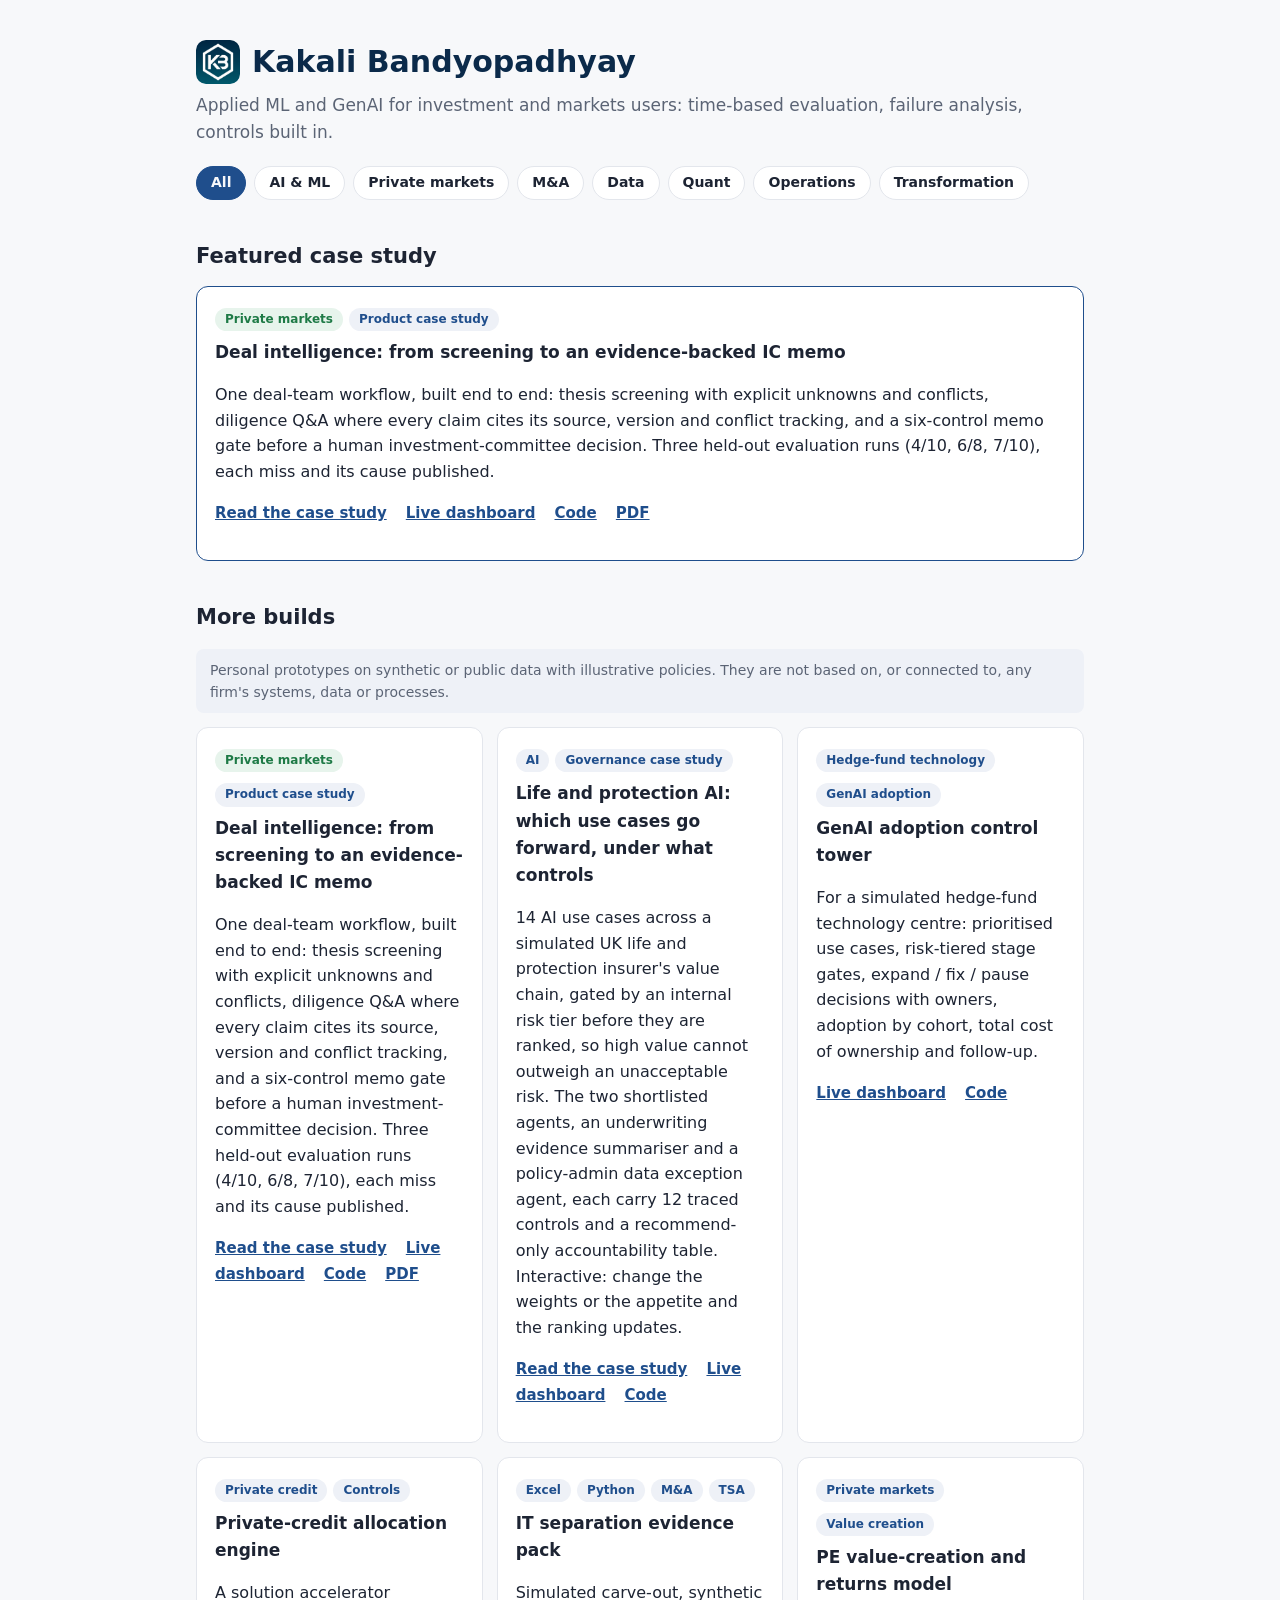
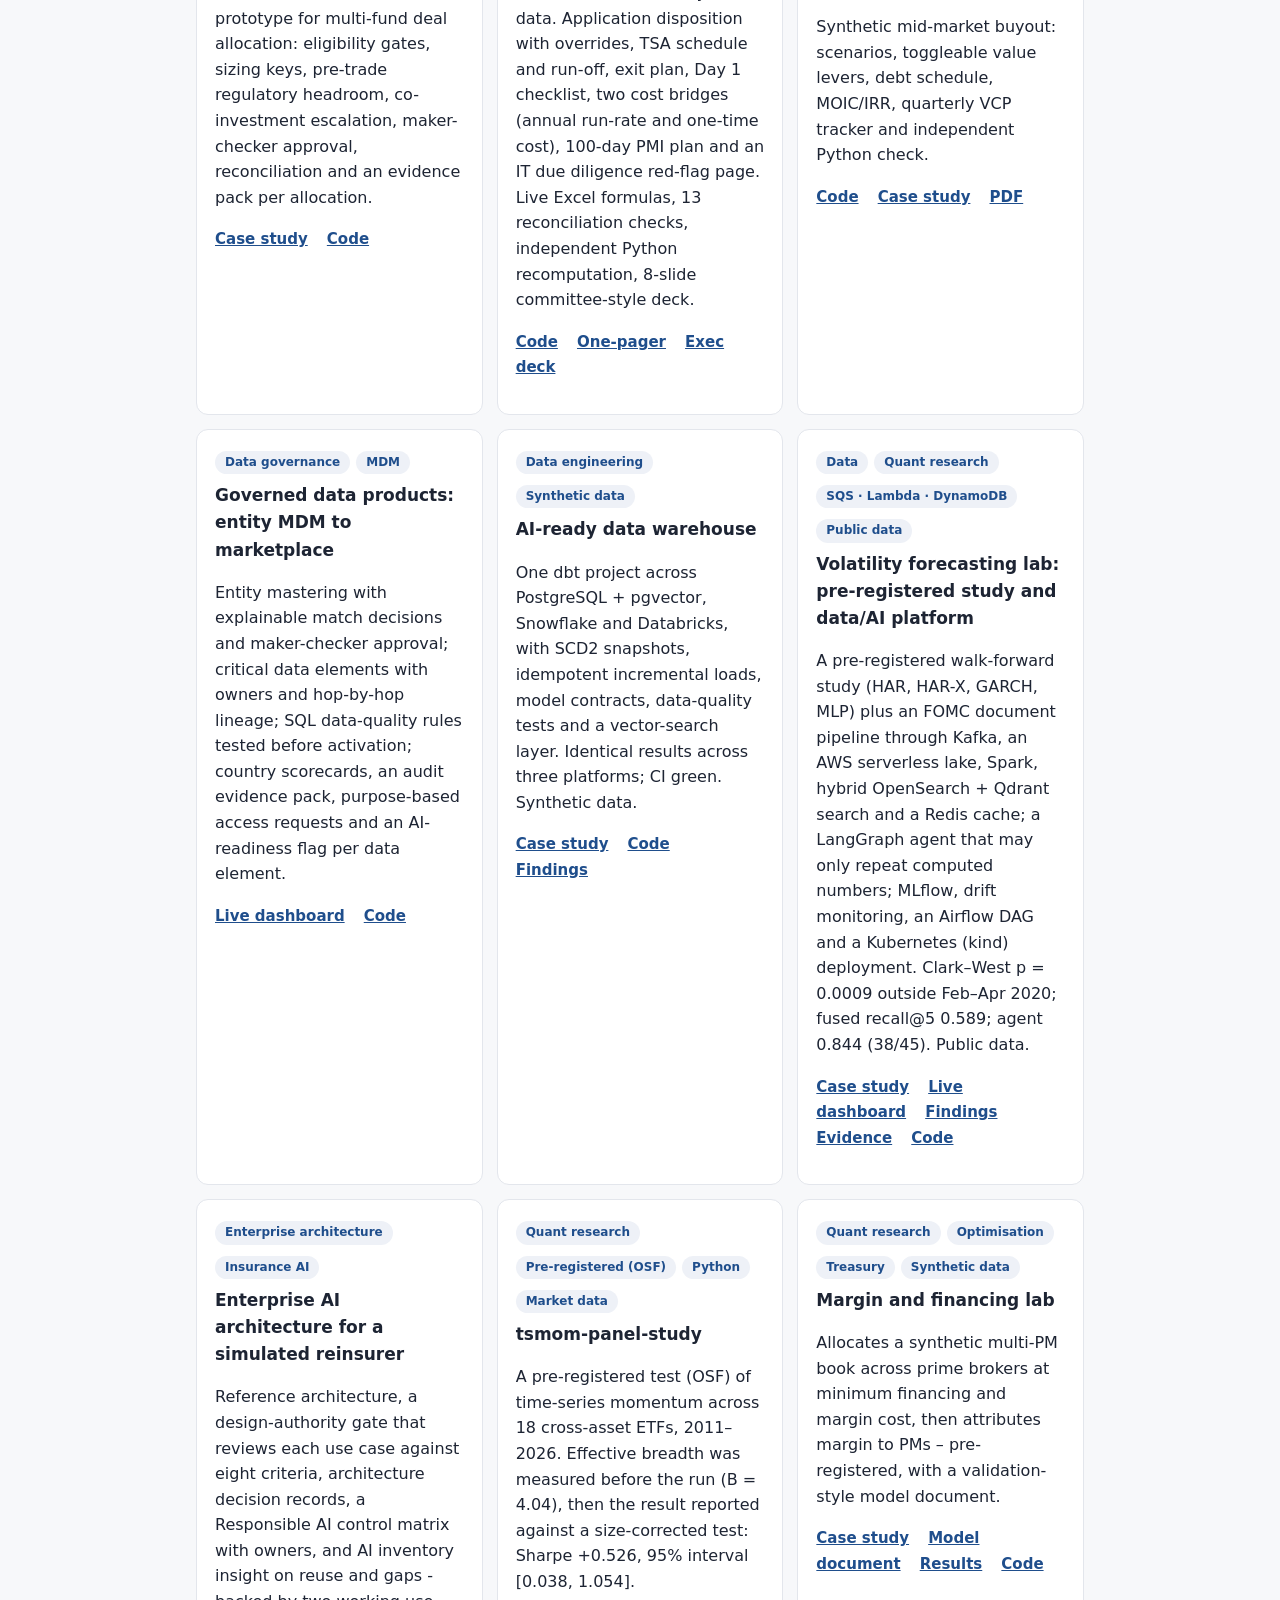
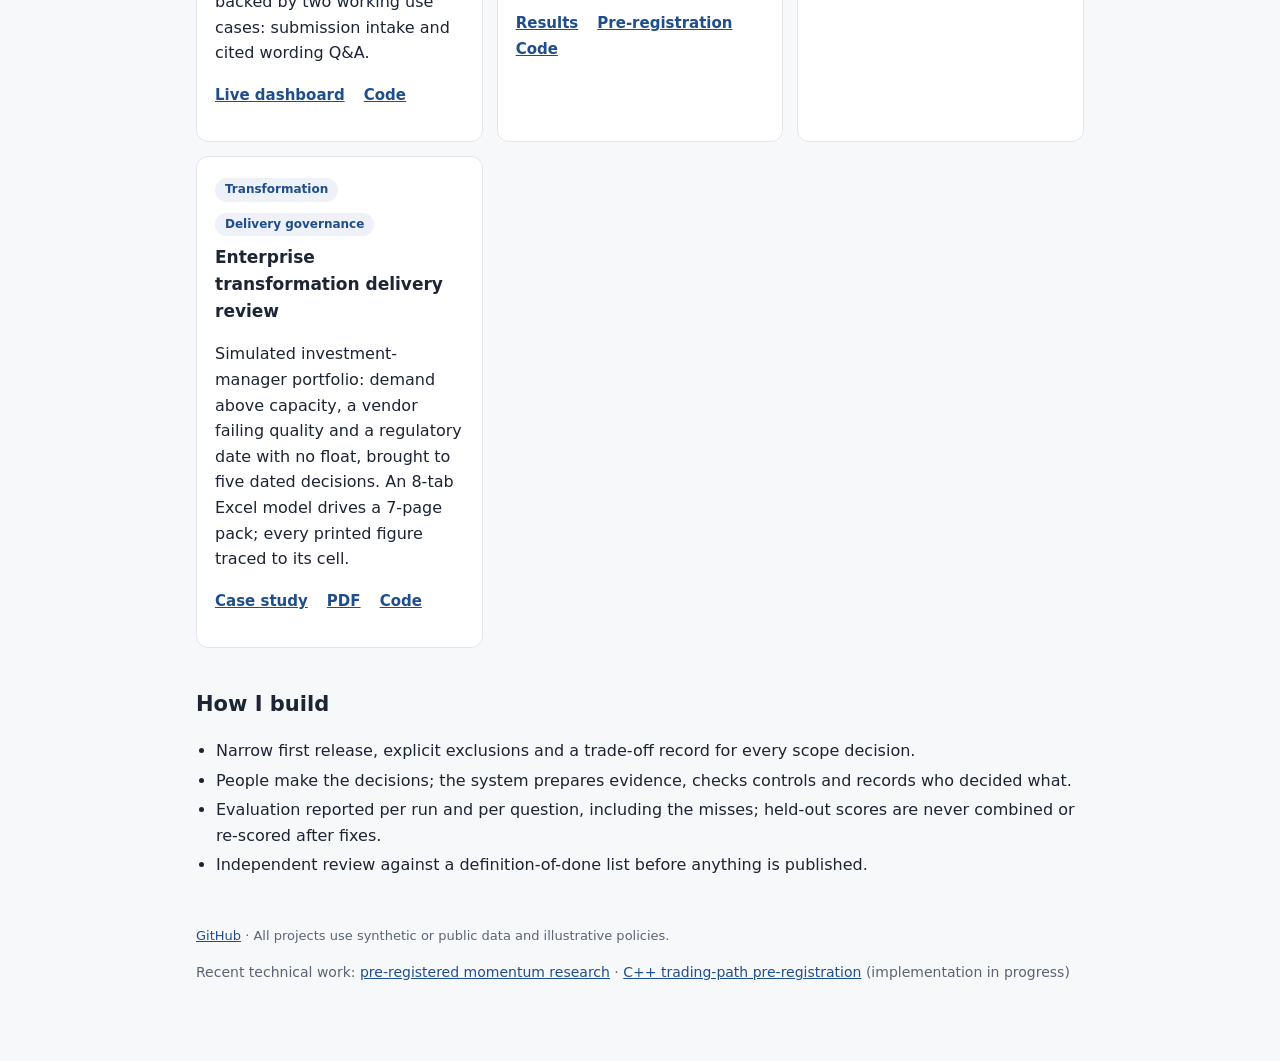
==== index.html @ dc1f7652 "Portfolio: private-credit-allocation-engine case study, vertical workflow diagram, card links, style" ====
<!doctype html>
<html lang="en">
<head>
<meta charset="utf-8">
<meta name="viewport" content="width=device-width,initial-scale=1">
<title>Kakali Bandyopadhyay – Portfolio</title>
<meta name="description" content="Product and data/AI builds for investment workflows: deal intelligence, GenAI adoption, private-credit allocation.">
<script>
(() => {
  const tracks = {
    "private-markets": ["Product builds for private-markets and deal workflows", "Deal intelligence, allocation controls, evidence-gated IC memos and IT separation planning.", "Private markets and deal workflow builds – Portfolio"],
    data: ["Data platforms and governance", "Event-driven pipelines, entity mastering, lineage and AI-ready warehouses.", "Data platforms and governance – Portfolio"],
    quant: ["Quant research and treasury models", "Pre-registered studies, margin and financing optimisation, forecasting.", "Quant research and treasury models – Portfolio"],
    ai: ["Applied ML and GenAI", "Forecasting, retrieval, evaluation and controls.", "Kakali Bandyopadhyay · Applied AI: use-case assessment, evaluation and controls"],
    "m-and-a": ["Technology M&A: diligence, separation and integration", "IT due diligence red flags, application disposition, TSA run-off and exit, Day 1 readiness and 100-day plans.", "Technology M&A builds – Portfolio"],
    operations: ["Operations and controls builds", "Transaction-operations readiness, allocation controls and audit trails; process mining and human-gated automation.", "Operations and controls builds – Portfolio"],
    transformation: ["Enterprise transformation and delivery", "Portfolio, capacity, vendor and commercial decisions, with every figure traced to its source.", "Transformation and delivery builds – Portfolio"]
  };
  window.__heroTracks = tracks;
  const track = new URLSearchParams(location.search).get("track");
  if (tracks[track]) document.title = tracks[track][2];
})();
</script>
<link rel="icon" href="/assets/favicon-32x32.png" sizes="32x32">
<link rel="apple-touch-icon" href="/assets/apple-touch-icon.png">
<link rel="stylesheet" href="assets/style.css?v=20261119p1">
</head>
<body>
<main>
<h1 class="brand" id="hero-title"><img src="assets/logo.png" alt="" class="logo">Kakali Bandyopadhyay</h1>
<p class="sub" id="hero-sub">Applied ML and GenAI for investment and markets users: time-based evaluation, failure analysis, controls built in.</p>
<script>
(() => {
  const sub = document.querySelector("#hero-sub");
  const defaultSub = sub.textContent;
  const defaultTitle = document.title.includes(" – Portfolio") && !window.__heroTracks[new URLSearchParams(location.search).get("track")] ? document.title : "Kakali Bandyopadhyay – Portfolio";
  window.setHero = (track) => {
    const copy = window.__heroTracks[track];
    if (copy) {
      sub.textContent = "";
      const strong = document.createElement("strong");
      strong.textContent = copy[0] + ". ";
      sub.append(strong, copy[1]);
      document.title = copy[2];
    } else {
      sub.textContent = defaultSub;
      document.title = defaultTitle;
    }
  };
  window.setHero(new URLSearchParams(location.search).get("track"));
})();
</script>

<div class="filters" role="group" aria-label="Filter builds by track">
  <button type="button" class="filter-chip" data-track-filter="all" aria-pressed="true">All</button>
  <button type="button" class="filter-chip" data-track-filter="ai" aria-pressed="false">AI &amp; ML</button>
  <button type="button" class="filter-chip" data-track-filter="private-markets" aria-pressed="false">Private markets</button>
  <button type="button" class="filter-chip" data-track-filter="m-and-a" aria-pressed="false">M&amp;A</button>
  <button type="button" class="filter-chip" data-track-filter="data" aria-pressed="false">Data</button>
  <button type="button" class="filter-chip" data-track-filter="quant" aria-pressed="false">Quant</button>
  <button type="button" class="filter-chip" data-track-filter="operations" aria-pressed="false">Operations</button>
  <button type="button" class="filter-chip" data-track-filter="transformation" aria-pressed="false">Transformation</button>
</div>

<div id="featured-slot" aria-live="polite">
<div class="feature-panel" data-feature-panel="deal">
<h2>Featured case study</h2>
<div class="card feature">
  <span class="tag ok">Private markets</span><span class="tag">Product case study</span>
  <h3>Deal intelligence: from screening to an evidence-backed IC memo</h3>
  <p>One deal-team workflow, built end to end: thesis screening with explicit unknowns and conflicts, diligence Q&amp;A where every claim cites its source, version and conflict tracking, and a six-control memo gate before a human investment-committee decision. Three held-out evaluation runs (4/10, 6/8, 7/10), each miss and its cause published.</p>
  <p class="links">
    <a href="case-studies/deal-intelligence.html">Read the case study</a>
    <a href="https://kakali-bandyopadhyay.github.io/private-markets-deal-intelligence/">Live dashboard</a>
    <a href="https://github.com/kakali-bandyopadhyay/private-markets-deal-intelligence">Code</a>
    <a href="assets/deal-intelligence-case-study.pdf">PDF</a>
  </p>
</div>
</div>
<div class="feature-panel" data-feature-panel="m-and-a" hidden>
<h2>Featured build</h2>
<div class="card feature">
  <span class="tag">M&amp;A</span><span class="tag">Synthetic data</span>
  <h3>IT separation evidence pack for a simulated carve-out</h3>
  <p><strong>Problem</strong> A carve-out buyer needs Day 1 continuity, a TSA exit it can control, and a cost case that does not double-count.</p>
  <p><strong>What it does</strong> Application disposition rules with audited overrides, TSA schedule and month-by-month run-off, exit plan with dependency checks, Day 1 readiness gates, two cost bridges kept on separate bases (annual run-rate and one-time cost to separate), a 100-day plan and an IT due diligence red-flag page.</p>
  <p><strong>Evidence</strong> 13 reconciliation checks pass; independent Python recomputation matches the workbook to the pound; findings publish the review fixes. Synthetic data.</p>
  <p class="links">
    <a href="assets/it-separation-exec-deck.pdf">Exec deck</a>
    <a href="assets/it-separation-one-pager.pdf">One-pager</a>
    <a href="https://github.com/kakali-bandyopadhyay/it-separation-evidence-pack">Code</a>
    <a href="https://github.com/kakali-bandyopadhyay/it-separation-evidence-pack/blob/main/FINDINGS.md">Findings</a>
  </p>
</div>
</div>
<div class="feature-panel" data-feature-panel="ai" hidden>
  <h2>Featured build</h2>
  <div class="card feature">
    <span class="tag">AI</span><span class="tag">Governance case study</span>
    <h3>Life and protection AI: which use cases go forward, under what controls</h3>
    <p>14 AI use cases across a simulated UK life and protection insurer's value chain, gated by an internal risk tier before they are ranked, so high value cannot outweigh an unacceptable risk. The two shortlisted agents, an underwriting evidence summariser and a policy-admin data exception agent, each carry 12 traced controls and a recommend-only accountability table. Interactive: change the weights or the appetite and the ranking updates.</p>
    <p class="links">
      <a href="https://kakali-bandyopadhyay.github.io/life-ai-value-chain/case-study/">Read the case study</a>
      <a href="https://kakali-bandyopadhyay.github.io/life-ai-value-chain/">Live dashboard</a>
      <a href="https://github.com/kakali-bandyopadhyay/life-ai-value-chain">Code</a>
    </p>
  </div>
</div>
<div class="feature-panel" data-feature-panel="private-markets" hidden>
  <h2>Featured build</h2>
  <div class="card feature">
    <span class="tag">Private markets</span><span class="tag">Value creation</span>
    <h3>PE value-creation and returns model</h3>
    <p>Synthetic mid-market buyout: scenarios, toggleable value levers, debt schedule, MOIC/IRR, quarterly VCP tracker and independent Python check.</p>
    <p class="links">
      <a href="https://github.com/kakali-bandyopadhyay/pe-value-creation-model">Code</a>
      <a href="https://github.com/kakali-bandyopadhyay/pe-value-creation-model/blob/main/docs/CASE_STUDY.md">Case study</a>
      <a href="assets/pe-value-creation-model-summary.pdf">PDF</a>
    </p>
  </div>
</div>
<div class="feature-panel" data-feature-panel="data" hidden>
  <h2>Featured build</h2>
  <div class="card feature feature-build">
    <img src="assets/img/vol-forecast-lab-thumb.svg" alt="Overview: public data feeds a pre-registered forecasting study and a document pipeline with search; a LangGraph agent repeats only verified numbers">
    <div class="feature-copy">
      <span class="tag">Data</span><span class="tag">Quant research</span><span class="tag">SQS&nbsp;·&nbsp;Lambda&nbsp;·&nbsp;DynamoDB</span><span class="tag">Public data</span>
      <h3>Volatility forecasting lab: pre-registered study and data/AI platform</h3>
      <p><strong>Problem</strong> Does VIX-implied variance add anything to a HAR forecast of the next 30 days' S&amp;P 500 variance – and can the answer, and the FOMC text behind it, be served by a platform that proves every number?</p>
      <p><strong>What it does</strong> A pre-registered walk-forward study (HAR, HAR-X, GARCH, MLP) plus an FOMC document pipeline through Kafka, an AWS serverless lake, Spark, hybrid OpenSearch + Qdrant search and a Redis cache; a LangGraph agent that may only repeat computed numbers; MLflow, drift monitoring, an Airflow DAG and a Kubernetes (kind) deployment.</p>
      <p><strong>Evidence</strong> Clark–West p = 0.0009 outside Feb–Apr 2020 (not detected on the full sample, p = 0.0597) · fused retrieval recall@5 0.589 vs dense 0.389 on 15 frozen questions; cloud path equal to local (266/266 docs, 6,620 chunks) · agent 0.844 (38/45), no unverified number in any answer, USD 0.064 for 45 runs. Public data; per-date licensed series not published.</p>
      <p class="links">
        <a href="case-studies/vol-forecast-lab.html">Case study</a>
        <a href="vol-forecast-lab/dashboard/">Live dashboard</a>
        <a href="https://github.com/kakali-bandyopadhyay/vol-forecast-lab/blob/main/FINDINGS.md">Findings</a>
        <a href="https://github.com/kakali-bandyopadhyay/vol-forecast-lab/blob/main/EVIDENCE.md">Evidence</a>
        <a href="https://github.com/kakali-bandyopadhyay/vol-forecast-lab">Code</a>
      </p>
    </div>
  </div>
</div>
<div class="feature-panel" data-feature-panel="quant" hidden>
  <h2>Featured build</h2>
  <div class="card feature feature-build">
    <img src="assets/img/margin-and-financing-lab-thumb.svg" alt="Overview: a synthetic multi-PM book and broker terms feed a margin proxy, a cost-minimising allocation and PM attribution">
    <div class="feature-copy">
      <span class="tag">Quant research</span><span class="tag">Optimisation</span><span class="tag">Treasury</span><span class="tag">Synthetic data</span>
      <h3>Margin and financing lab: where should each position sit?</h3>
      <p><strong>Problem</strong> A multi-PM book faces different prime-broker rates, offsets, borrow and limits, so allocation changes both financing cost and margin locked up.</p>
      <p><strong>What it does</strong> Uses a pre-registered margin proxy and a linear program to allocate positions across synthetic prime brokers, then attributes margin usage and an illustrative charge to PMs.</p>
      <p><strong>Evidence</strong> 214 positions across 4 prime brokers; 90-day cost USD 21,714,337; 49 positions split across brokers. The results and limitations are published.</p>
      <p class="links">
        <a href="case-studies/margin-and-financing-lab.html">Case study</a>
        <a href="https://github.com/kakali-bandyopadhyay/margin-and-financing-lab/blob/main/docs/MODEL_DOC.md">Model document</a>
        <a href="https://github.com/kakali-bandyopadhyay/margin-and-financing-lab/blob/main/RESULTS.md">Results</a>
        <a href="https://github.com/kakali-bandyopadhyay/margin-and-financing-lab">Code</a>
      </p>
    </div>
  </div>
</div>
<div class="feature-panel" data-feature-panel="operations" hidden>
  <h2>Featured build</h2>
  <div class="card feature feature-build">
    <img src="assets/img/access-flow-owner-shares.png" alt="Synthetic access-provisioning delay shares by owner across four test cells, from the access-flow-mining repository">
    <div class="feature-copy">
      <span class="tag">Process mining</span><span class="tag">Synthetic data</span>
      <h3>Access-flow mining: approver or handoff bottleneck?</h3>
      <p><strong>Problem</strong> Slow access provisioning gets blamed on approvers, but the delay can sit in cross-region handoffs and rework instead.</p>
      <p><strong>What it does</strong> Mines a simulated access-provisioning workflow across three regions; a pre-registered rule classifies delay as approver- or handoff-bound, cross-checked with PM4Py conformance. Includes AI triage behind a human approval gate, a UiPath intake-validation bot and a payback model.</p>
      <p><strong>Evidence</strong> Pre-registered classifier correct in all 4 test cells; the p95 band miss is reported, not tuned away. 113 tests. The gate fails closed, blocks self-approval and needs two approvers for privileged requests. Synthetic data.</p>
      <p class="links">
        <a href="https://github.com/kakali-bandyopadhyay/access-flow-mining">Code</a>
        <a href="https://github.com/kakali-bandyopadhyay/access-flow-mining/blob/main/CASE_STUDY.md">Case study</a>
        <a href="https://github.com/kakali-bandyopadhyay/access-flow-mining/blob/main/FINDINGS.md">Findings</a>
        <a href="https://github.com/kakali-bandyopadhyay/access-flow-mining/blob/main/lean/to_be.svg">BPMN</a>
      </p>
    </div>
  </div>
</div>

<div class="feature-panel" data-feature-panel="transformation" hidden>
  <h2>Featured build</h2>
  <div class="card feature feature-build">
    <img src="assets/img/tdr-page2-portfolio.png" alt="Page 2 of the simulated review pack: portfolio register, roadmap with shared data-engineering capacity, and deferrals and stops">
    <div class="feature-copy">
      <span class="tag">Transformation</span><span class="tag">Synthetic data</span>
      <h3>Enterprise transformation delivery review</h3>
      <p><strong>Problem</strong> More demand than capacity (205 vs 186 FTE), a vendor above its quality threshold (4.1% vs 1.5%) and a regulatory date with no float, inside a fixed $42.84m envelope.</p>
      <p><strong>What it does</strong> An 8-tab Excel model drives a 7-page review pack. Every core page ends in a dated decision: stop, re-baseline, re-compete, protect the date, pause AI expansion (D1–D5).</p>
      <p><strong>Evidence</strong> 37 model checks TRUE; all 1,284 printed figures traced to workbook cells; pages generated from the model, not typed. Synthetic data.</p>
      <p class="links">
        <a href="case-studies/transformation-delivery-review.html">Case study</a>
        <a href="assets/transformation-delivery-review.pdf">PDF</a>
        <a href="https://github.com/kakali-bandyopadhyay/transformation-delivery-review/raw/main/out/delivery_review_model.xlsx">Excel model</a>
        <a href="https://github.com/kakali-bandyopadhyay/transformation-delivery-review">Code</a>
        <a href="https://github.com/kakali-bandyopadhyay/transformation-delivery-review/blob/main/FINDINGS.md">Findings</a>
      </p>
    </div>
  </div>
</div>
</div>

<h2 id="other-builds">More builds</h2>
<p class="note" id="other-builds-note">Personal prototypes on synthetic or public data with illustrative policies. They are not based on, or connected to, any firm's systems, data or processes.</p>
<div class="grid">
  <div class="card" data-tracks="private-markets">
    <span class="tag ok">Private markets</span><span class="tag">Product case study</span>
    <h3>Deal intelligence: from screening to an evidence-backed IC memo</h3>
    <p>One deal-team workflow, built end to end: thesis screening with explicit unknowns and conflicts, diligence Q&amp;A where every claim cites its source, version and conflict tracking, and a six-control memo gate before a human investment-committee decision. Three held-out evaluation runs (4/10, 6/8, 7/10), each miss and its cause published.</p>
    <p class="links">
      <a href="case-studies/deal-intelligence.html">Read the case study</a>
      <a href="https://kakali-bandyopadhyay.github.io/private-markets-deal-intelligence/">Live dashboard</a>
      <a href="https://github.com/kakali-bandyopadhyay/private-markets-deal-intelligence">Code</a>
      <a href="assets/deal-intelligence-case-study.pdf">PDF</a>
    </p>
  </div>
  <div class="card" data-tracks="ai" data-featured-track="ai">
    <span class="tag">AI</span><span class="tag">Governance case study</span>
    <h3>Life and protection AI: which use cases go forward, under what controls</h3>
    <p>14 AI use cases across a simulated UK life and protection insurer's value chain, gated by an internal risk tier before they are ranked, so high value cannot outweigh an unacceptable risk. The two shortlisted agents, an underwriting evidence summariser and a policy-admin data exception agent, each carry 12 traced controls and a recommend-only accountability table. Interactive: change the weights or the appetite and the ranking updates.</p>
    <p class="links">
      <a href="https://kakali-bandyopadhyay.github.io/life-ai-value-chain/case-study/">Read the case study</a>
      <a href="https://kakali-bandyopadhyay.github.io/life-ai-value-chain/">Live dashboard</a>
      <a href="https://github.com/kakali-bandyopadhyay/life-ai-value-chain">Code</a>
    </p>
  </div>
  <div class="card" data-tracks="ai operations">
    <span class="tag">Hedge-fund technology</span><span class="tag">GenAI adoption</span>
    <h3>GenAI adoption control tower</h3>
    <p>For a simulated hedge-fund technology centre: prioritised use cases, risk-tiered stage gates, expand / fix / pause decisions with owners, adoption by cohort, total cost of ownership and follow-up.</p>
    <p class="links">
      <a href="https://kakali-bandyopadhyay.github.io/genai-adoption-control-tower/">Live dashboard</a>
      <a href="https://github.com/kakali-bandyopadhyay/genai-adoption-control-tower">Code</a>
    </p>
  </div>
  <div class="card" data-tracks="private-markets operations">
    <span class="tag">Private credit</span><span class="tag">Controls</span>
    <h3>Private-credit allocation engine</h3>
    <p>A solution accelerator prototype for multi-fund deal allocation: eligibility gates, sizing keys, pre-trade regulatory headroom, co-investment escalation, maker-checker approval, reconciliation and an evidence pack per allocation.</p>
    <p class="links">
      <a href="https://kakali-bandyopadhyay.github.io/case-studies/private-credit-allocation-engine.html">Case study</a>
      <a href="https://github.com/kakali-bandyopadhyay/private-credit-allocation-engine">Code</a>
    </p>
  </div>
  <div class="card" data-tracks="private-markets operations">
    <span class="tag">Excel</span><span class="tag">Python</span><span class="tag">M&amp;A</span><span class="tag">TSA</span>
    <h3>IT separation evidence pack</h3>
    <p>Simulated carve-out, synthetic data. Application disposition with overrides, TSA schedule and run-off, exit plan, Day 1 checklist, two cost bridges (annual run-rate and one-time cost), 100-day PMI plan and an IT due diligence red-flag page. Live Excel formulas, 13 reconciliation checks, independent Python recomputation, 8-slide committee-style deck.</p>
    <p class="links">
      <a href="https://github.com/kakali-bandyopadhyay/it-separation-evidence-pack">Code</a>
      <a href="assets/it-separation-one-pager.pdf">One-pager</a>
      <a href="assets/it-separation-exec-deck.pdf">Exec deck</a>
    </p>
  </div>
  <div class="card" data-tracks="private-markets m-and-a">
    <span class="tag">Private markets</span><span class="tag">Value creation</span>
    <h3>PE value-creation and returns model</h3>
    <p>Synthetic mid-market buyout: scenarios, toggleable value levers, debt schedule, MOIC/IRR, quarterly VCP tracker and independent Python check.</p>
    <p class="links">
      <a href="https://github.com/kakali-bandyopadhyay/pe-value-creation-model">Code</a>
      <a href="https://github.com/kakali-bandyopadhyay/pe-value-creation-model/blob/main/docs/CASE_STUDY.md">Case study</a>
      <a href="assets/pe-value-creation-model-summary.pdf">PDF</a>
    </p>
  </div>
       <div class="card" data-tracks="data operations">
       <span class="tag">Data governance</span><span class="tag">MDM</span>
       <h3>Governed data products: entity MDM to marketplace</h3>
       <p>Entity mastering with explainable match decisions and maker-checker approval; critical data elements with owners and hop-by-hop lineage; SQL data-quality rules tested before activation; country scorecards, an audit evidence pack, purpose-based access requests and an AI-readiness flag per data element.</p>
       <p class="links">
         <a href="https://kakali-bandyopadhyay.github.io/entity-mdm-governance/">Live dashboard</a>
         <a href="https://github.com/kakali-bandyopadhyay/entity-mdm-governance">Code</a>
       </p>
     </div>
  <div class="card" data-tracks="data">
    <span class="tag">Data engineering</span><span class="tag">Synthetic data</span>
    <h3>AI-ready data warehouse</h3>
    <p>One dbt project across PostgreSQL + pgvector, Snowflake and Databricks, with SCD2 snapshots, idempotent incremental loads, model contracts, data-quality tests and a vector-search layer. Identical results across three platforms; CI green. Synthetic data.</p>
    <p class="links">
      <a href="https://kakali-bandyopadhyay.github.io/ai-ready-data-warehouse/case-study/">Case study</a>
      <a href="https://github.com/kakali-bandyopadhyay/ai-ready-data-warehouse">Code</a>
      <a href="https://github.com/kakali-bandyopadhyay/ai-ready-data-warehouse/blob/main/FINDINGS.md">Findings</a>
    </p>
  </div>
  <div class="card" data-tracks="data ai quant" data-featured-track="data">
    <span class="tag">Data</span><span class="tag">Quant research</span><span class="tag">SQS&nbsp;·&nbsp;Lambda&nbsp;·&nbsp;DynamoDB</span><span class="tag">Public data</span>
    <h3>Volatility forecasting lab: pre-registered study and data/AI platform</h3>
    <p>A pre-registered walk-forward study (HAR, HAR-X, GARCH, MLP) plus an FOMC document pipeline through Kafka, an AWS serverless lake, Spark, hybrid OpenSearch + Qdrant search and a Redis cache; a LangGraph agent that may only repeat computed numbers; MLflow, drift monitoring, an Airflow DAG and a Kubernetes (kind) deployment. Clark–West p = 0.0009 outside Feb–Apr 2020; fused recall@5 0.589; agent 0.844 (38/45). Public data.</p>
    <p class="links">
      <a href="case-studies/vol-forecast-lab.html">Case study</a>
      <a href="vol-forecast-lab/dashboard/">Live dashboard</a>
      <a href="https://github.com/kakali-bandyopadhyay/vol-forecast-lab/blob/main/FINDINGS.md">Findings</a>
      <a href="https://github.com/kakali-bandyopadhyay/vol-forecast-lab/blob/main/EVIDENCE.md">Evidence</a>
      <a href="https://github.com/kakali-bandyopadhyay/vol-forecast-lab">Code</a>
    </p>
  </div>
  <div class="card" data-tracks="ai data">
    <span class="tag">Enterprise architecture</span><span class="tag">Insurance AI</span>
    <h3>Enterprise AI architecture for a simulated reinsurer</h3>
    <p>Reference architecture, a design-authority gate that reviews each use case against eight criteria, architecture decision records, a Responsible AI control matrix with owners, and AI inventory insight on reuse and gaps - backed by two working use cases: submission intake and cited wording Q&amp;A.</p>
    <p class="links">
      <a href="https://kakali-bandyopadhyay.github.io/insurance-ai-architecture/">Live dashboard</a>
      <a href="https://github.com/kakali-bandyopadhyay/insurance-ai-architecture">Code</a>
    </p>
  </div>

  <div class="card" data-tracks="quant">
    <span class="tag">Quant research</span><span class="tag">Pre-registered (OSF)</span><span class="tag">Python</span><span class="tag">Market data</span>
    <h3>tsmom-panel-study</h3>
    <p>A pre-registered test (OSF) of time-series momentum across 18 cross-asset ETFs, 2011–2026. Effective breadth was measured before the run (B = 4.04), then the result reported against a size-corrected test: Sharpe +0.526, 95% interval [0.038, 1.054].</p>
    <p class="links">
      <a href="https://github.com/kakali-bandyopadhyay/tsmom-panel-study/blob/main/RESULTS.md">Results</a>
      <a href="https://doi.org/10.17605/OSF.IO/W86XT">Pre-registration</a>
      <a href="https://github.com/kakali-bandyopadhyay/tsmom-panel-study">Code</a>
    </p>
  </div>
  <div class="card" data-tracks="quant data" data-featured-track="quant">
    <span class="tag">Quant research</span><span class="tag">Optimisation</span><span class="tag">Treasury</span><span class="tag">Synthetic data</span>
    <h3>Margin and financing lab</h3>
    <p>Allocates a synthetic multi-PM book across prime brokers at minimum financing and margin cost, then attributes margin to PMs – pre-registered, with a validation-style model document.</p>
    <p class="links">
      <a href="/case-studies/margin-and-financing-lab.html">Case study</a>
      <a href="https://github.com/kakali-bandyopadhyay/margin-and-financing-lab/blob/main/docs/MODEL_DOC.md">Model document</a>
      <a href="https://github.com/kakali-bandyopadhyay/margin-and-financing-lab/blob/main/RESULTS.md">Results</a>
      <a href="https://github.com/kakali-bandyopadhyay/margin-and-financing-lab">Code</a>
    </p>
  </div>

  <div class="card" data-tracks="transformation operations" data-featured-track="transformation">
  <span class="tag">Transformation</span><span class="tag">Delivery governance</span>
  <h3>Enterprise transformation delivery review</h3>
  <p>Simulated investment-manager portfolio: demand above capacity, a vendor failing quality and a regulatory date with no float, brought to five dated decisions. An 8-tab Excel model drives a 7-page pack; every printed figure traced to its cell.</p>
  <p class="links">
    <a href="case-studies/transformation-delivery-review.html">Case study</a>
    <a href="assets/transformation-delivery-review.pdf">PDF</a>
    <a href="https://github.com/kakali-bandyopadhyay/transformation-delivery-review">Code</a>
  </p>
  </div>
</div>

<h2>How I build</h2>
<ul>
  <li>Narrow first release, explicit exclusions and a trade-off record for every scope decision.</li>
  <li>People make the decisions; the system prepares evidence, checks controls and records who decided what.</li>
  <li>Evaluation reported per run and per question, including the misses; held-out scores are never combined or re-scored after fixes.</li>
  <li>Independent review against a definition-of-done list before anything is published.</li>
</ul>

<footer>
  <a href="https://github.com/kakali-bandyopadhyay">GitHub</a> ·
  All projects use synthetic or public data and illustrative policies.
</footer>
<p class="mute">Recent technical work: <a href="https://doi.org/10.17605/OSF.IO/W86XT">pre-registered momentum research</a> · <a href="https://github.com/kakali-bandyopadhyay/trading-path-latency/blob/v0.1-prereg/prereg/PREREGISTRATION.md">C++ trading-path pre-registration</a> <span class="muted">(implementation in progress)</span></p>
</main>
<script>
const filters = [...document.querySelectorAll("[data-track-filter]")];
const validTracks = new Set(filters.map((button) => button.dataset.trackFilter).filter((track) => track !== "all"));
const cards = [...document.querySelectorAll(".grid [data-tracks]")];
const featuredPanels = [...document.querySelectorAll("[data-feature-panel]")];
const buildsHeading = document.querySelector("#other-builds");

function trackFromLocation() {
  const url = new URL(window.location.href);
  if (url.searchParams.has("track")) {
    const queryTrack = url.searchParams.get("track");
    return validTracks.has(queryTrack) ? queryTrack : "all";
  }
  const hashTrack = url.hash.slice(1);
  return validTracks.has(hashTrack) ? hashTrack : "all";
}

function updateTrackUrl(track) {
  const url = new URL(window.location.href);
  if (track === "all") {
    url.searchParams.delete("track");
    if (validTracks.has(url.hash.slice(1))) url.hash = "";
  } else {
    url.searchParams.set("track", track);
    if (validTracks.has(url.hash.slice(1))) url.hash = "";
  }
  history.replaceState(history.state, "", `${url.pathname}${url.search}${url.hash}`);
}

function applyTrack(track, { updateUrl = false, scroll = false } = {}) {
  filters.forEach((button) => {
    button.setAttribute("aria-pressed", String(button.dataset.trackFilter === track));
  });
  cards.forEach((card) => {
    const tracks = card.dataset.tracks.split(/\s+/);
    card.hidden = (track !== "all" && !tracks.includes(track)) || card.dataset.featuredTrack === track;
  });
  const featureTrack = ["ai", "data", "operations", "m-and-a", "private-markets", "transformation"].includes(track) ? track : "deal";
  const panelTrack = track === "quant" ? "quant" : featureTrack;
  const anyCard = cards.some((card) => !card.hidden);
  buildsHeading.hidden = !anyCard;
  featuredPanels.forEach((panel) => {
    panel.hidden = panel.dataset.featurePanel !== panelTrack;
  });
  window.setHero(track);
  if (updateUrl) updateTrackUrl(track);
  if (scroll && track !== "all") buildsHeading.scrollIntoView({ block: "start" });
}

filters.forEach((button) => {
  button.addEventListener("click", () => {
    applyTrack(button.dataset.trackFilter, { updateUrl: true });
  });
});

const initialTrack = trackFromLocation();
applyTrack(initialTrack);
if (new URL(window.location.href).searchParams.has("track") && !validTracks.has(new URL(window.location.href).searchParams.get("track"))) {
  updateTrackUrl("all");
}
</script>
</body>
</html>
---- assets/style.css ----
:root{--bg:#f7f8fa;--card:#fff;--ink:#1d2433;--mute:#5b6475;--line:#e3e6ec;--accent:#1f4e8c;--accent-bg:#eef1f7;--ok:#1e7a46;--ok-bg:#e7f4ec}
@media (prefers-color-scheme:dark){:root{--bg:#12151b;--card:#1a1f27;--ink:#e6e9ef;--mute:#9aa3b2;--line:#2b3240;--accent:#8fb4ea;--accent-bg:#232a38;--ok:#7fd3a0;--ok-bg:#17301f}}
*{box-sizing:border-box}
body{margin:0;background:var(--bg);color:var(--ink);font:16px/1.6 system-ui,-apple-system,"Segoe UI",sans-serif}
main{max-width:920px;margin:0 auto;padding:40px 16px 64px}
a{color:var(--accent)}
h1{font-size:30px;line-height:1.2;margin:0 0 8px}
h2{font-size:21px;margin:40px 0 12px}
h3{font-size:17px;margin:0 0 6px}
.sub{color:var(--mute);margin:0 0 20px;font-size:17px}
.note{background:var(--accent-bg);border-radius:8px;padding:10px 14px;font-size:14px;color:var(--mute)}
.grid{display:grid;gap:14px;grid-template-columns:repeat(auto-fit,minmax(260px,1fr))}
.card{background:var(--card);border:1px solid var(--line);border-radius:12px;padding:18px}
.feature-build{display:grid;grid-template-columns:minmax(0,1fr) minmax(0,1.15fr);gap:18px;align-items:center}
.feature-build>img{display:block;width:100%;height:auto;max-height:330px;object-fit:contain;border:1px solid var(--line);border-radius:8px;background:#fff}
.feature-copy h3{margin:8px 0 12px}
.feature-copy p{margin:8px 0}
.filters{display:flex;flex-wrap:wrap;gap:8px;margin:0 0 14px}
.filter-chip{appearance:none;border:1px solid var(--line);border-radius:999px;background:var(--card);color:var(--ink);padding:6px 14px;cursor:pointer;font:600 14px/1.4 system-ui,-apple-system,"Segoe UI",sans-serif}
.filter-chip[aria-pressed="true"]{background:var(--accent);border-color:var(--accent);color:var(--bg)}
.filter-chip:focus-visible{outline:3px solid var(--accent);outline-offset:3px}
.grid [hidden]{display:none}
.card.feature{border-color:var(--accent)}
.tag{display:inline-block;font-size:12px;font-weight:600;border-radius:999px;padding:2px 10px;background:var(--accent-bg);color:var(--accent);margin:0 6px 8px 0}
.tag.ok{background:var(--ok-bg);color:var(--ok)}
.links a{margin-right:14px;font-weight:600;font-size:15px}
.mute,.muted{color:var(--mute);font-size:14px}
table{width:100%;border-collapse:collapse;font-size:14px;margin:8px 0}
th,td{text-align:left;padding:8px;border-bottom:1px solid var(--line);vertical-align:top}
th{color:var(--mute);font-weight:600}
.wrap{overflow-x:auto}
img{max-width:100%;height:auto;border-radius:8px;border:1px solid var(--line);background:#fff}
nav{font-size:14px;margin-bottom:24px}
footer{margin-top:48px;color:var(--mute);font-size:13px}
ul{padding-left:20px}
li{margin:4px 0}

.glance{display:grid;gap:10px;grid-template-columns:repeat(auto-fit,minmax(200px,1fr));margin:20px 0}
.glance div{background:var(--card);border:1px solid var(--line);border-radius:10px;padding:10px 14px}
.glance dt{font-size:12px;font-weight:700;text-transform:uppercase;letter-spacing:.04em;color:var(--mute)}
.glance dd{margin:4px 0 0;font-size:15px}
.toc{display:flex;flex-wrap:wrap;gap:8px 16px;font-size:14px;font-weight:600;margin:8px 0 0;padding:10px 0;border-top:1px solid var(--line);border-bottom:1px solid var(--line)}
.callout{border-left:4px solid var(--accent);background:var(--accent-bg);border-radius:6px;padding:10px 14px;margin:14px 0;font-size:15px}
h2{scroll-margin-top:16px}
.runs-mobile{display:none}
.runs-mobile .card{margin:8px 0;padding:12px 14px}
.runs-mobile p{margin:4px 0}
@media (max-width:640px){.runs-table{display:none}.runs-mobile{display:block}}
@media (max-width:640px){.feature-build{grid-template-columns:minmax(0,1fr)}.feature-build>img{max-height:none;aspect-ratio:16/9;object-fit:contain}}

:root{--flow:#1f4e8c;--flow-bg:#e8eef8;--human:#1e7a46;--human-bg:#e7f4ec;--assume:#8a5300;--assume-bg:#fff1d6;--block:#a12a2a;--block-bg:#fbe9e9}
@media (prefers-color-scheme:dark){:root{--flow:#9cbcec;--flow-bg:#1e2a3d;--human:#7fd3a0;--human-bg:#17301f;--assume:#f0c070;--assume-bg:#33280f;--block:#f09a9a;--block-bg:#3a1a1a}}
.lbl{display:inline-block;font-size:11.5px;font-weight:700;border-radius:4px;padding:1px 7px;margin:0 4px 2px 0;vertical-align:1px;border:1px solid transparent}
.lbl.flow{color:var(--flow);background:var(--flow-bg)}
.lbl.human{color:var(--human);background:var(--human-bg)}
.lbl.assume{color:var(--assume);background:var(--assume-bg)}
.lbl.block{color:var(--block);background:var(--block-bg)}
.glance .k-flow{border-left:4px solid var(--flow)}
.glance .k-assume{border-left:4px solid var(--assume)}
.legend{margin:12px 0 4px;font-size:13px}
.toc{position:sticky;top:0;z-index:5;background:var(--bg);flex-wrap:nowrap;overflow-x:auto;white-space:nowrap;-webkit-overflow-scrolling:touch;scrollbar-width:thin}
.toc a{text-decoration:none;padding:4px 10px;border-radius:999px;color:var(--flow)}
.toc a[aria-current]{background:var(--flow-bg);text-decoration:underline}
.toc a:focus-visible,summary:focus-visible,.imglink:focus-visible{outline:2px solid var(--flow);outline-offset:2px}
details{background:var(--card);border:1px solid var(--line);border-radius:10px;padding:8px 14px;margin:8px 0}
summary{cursor:pointer;font-weight:600;color:var(--flow)}
details[open] summary{margin-bottom:6px}
.detail-h{margin-top:20px}
.imglink{display:block}

.brand{display:flex;align-items:center;gap:12px}
.logo{width:44px;height:44px;border:0;background:none;border-radius:10px}

.brand{color:#0B2A4A}
@media (prefers-color-scheme:dark){.brand{color:var(--ink)}}
.lead-problem{font-size:15px;line-height:1.55;margin:0 0 18px;padding:14px 18px}
.lead-problem p{margin:6px 0}
.pressures{display:grid;grid-template-columns:repeat(auto-fit,minmax(170px,1fr));gap:10px;margin:12px 0 14px}
.p-card{background:var(--card);border:1px solid var(--line);border-top:4px solid var(--block);border-radius:10px;padding:10px 14px}
.p-card.amber{border-top-color:var(--assume)}
.p-num{display:block;font-size:18px;font-weight:700;color:var(--block);line-height:1.2}
.p-card.amber .p-num{color:var(--assume)}
.approach-card{border-top-color:var(--flow)}
.approach-card .p-num{color:var(--flow)}
.p-lbl{display:block;font-size:12px;color:var(--mute);margin-top:2px}
.d-strip{list-style:none;padding:0;margin:8px 0 2px;display:flex;flex-wrap:wrap;gap:8px}
.d-strip li{background:var(--card);border:1px solid var(--line);border-radius:999px;padding:3px 10px 3px 4px;font-size:13px}
.glance .k-ok{border-left:4px solid var(--ok)}
.cs-hero{background:linear-gradient(135deg,#0f2b52 0%,#1f4e8c 55%,#2d6cb5 100%);color:#fff;padding:20px 16px 24px}
.cs-hero-inner{max-width:888px;margin:0 auto}
.cs-hero nav{margin-bottom:12px}
.cs-hero nav a{color:#dbe7f7}
.cs-pill{display:inline-block;border:1px solid rgba(255,255,255,.45);background:rgba(255,255,255,.12);border-radius:999px;padding:2px 12px;font-size:12.5px;margin-bottom:10px}
.cs-hero h1{color:#fff;font-size:28px;line-height:1.2;margin:0 0 8px}
.cs-lede{font-size:16px;line-height:1.5;color:rgba(255,255,255,.92);margin:0 0 12px}
.cs-chips{display:flex;flex-wrap:wrap;gap:6px;margin:0 0 14px}
.cs-chips span{background:rgba(255,255,255,.14);border-radius:999px;padding:2px 10px;font-size:12.5px}
.cs-actions{display:flex;flex-wrap:wrap;gap:8px;margin:0}
.cs-btn{display:inline-block;padding:6px 14px;border-radius:7px;font-size:14px;border:1px solid rgba(255,255,255,.75);color:#fff;font-weight:600;text-decoration:none}
.cs-btn.primary{background:#fff;color:#0f2b52;border-color:#fff}
.cs-btn:hover{background:rgba(255,255,255,.15)}
.cs-btn.primary:hover{background:#eef3fb}
main.cs-main{padding-top:24px}
@media (max-width:640px){.cs-hero h1{font-size:23px}.cs-lede{font-size:15px}}
main.cs-main{font-size:15px;line-height:1.55}
main.cs-main h2{font-size:19px;margin:32px 0 10px}
main.cs-main h3{font-size:15px}
main.cs-main table{font-size:13px}
main.cs-main figcaption{font-size:13px}
main.cs-main .glance{margin:0 0 16px}
main.cs-main .glance dd{font-size:14px}
main.cs-main .note{font-size:13px}
.feature-build.private-credit-build{grid-template-columns:minmax(0,1fr) minmax(0,1fr);align-items:center;gap:22px}
.private-credit-build>img{display:block;width:100%;max-width:520px;height:auto;max-height:none;margin:0 auto}
.cs-chips span{white-space:nowrap}
.table-scroll{max-width:100%;overflow-x:auto;border:1px solid var(--line);border-radius:8px;margin:10px 0 18px;-webkit-overflow-scrolling:touch}
.table-scroll table{min-width:680px;margin:0}
.table-scroll th{position:sticky;top:0;background:var(--card)}
@media(max-width:760px){.feature-build.private-credit-build{grid-template-columns:minmax(0,1fr)}}
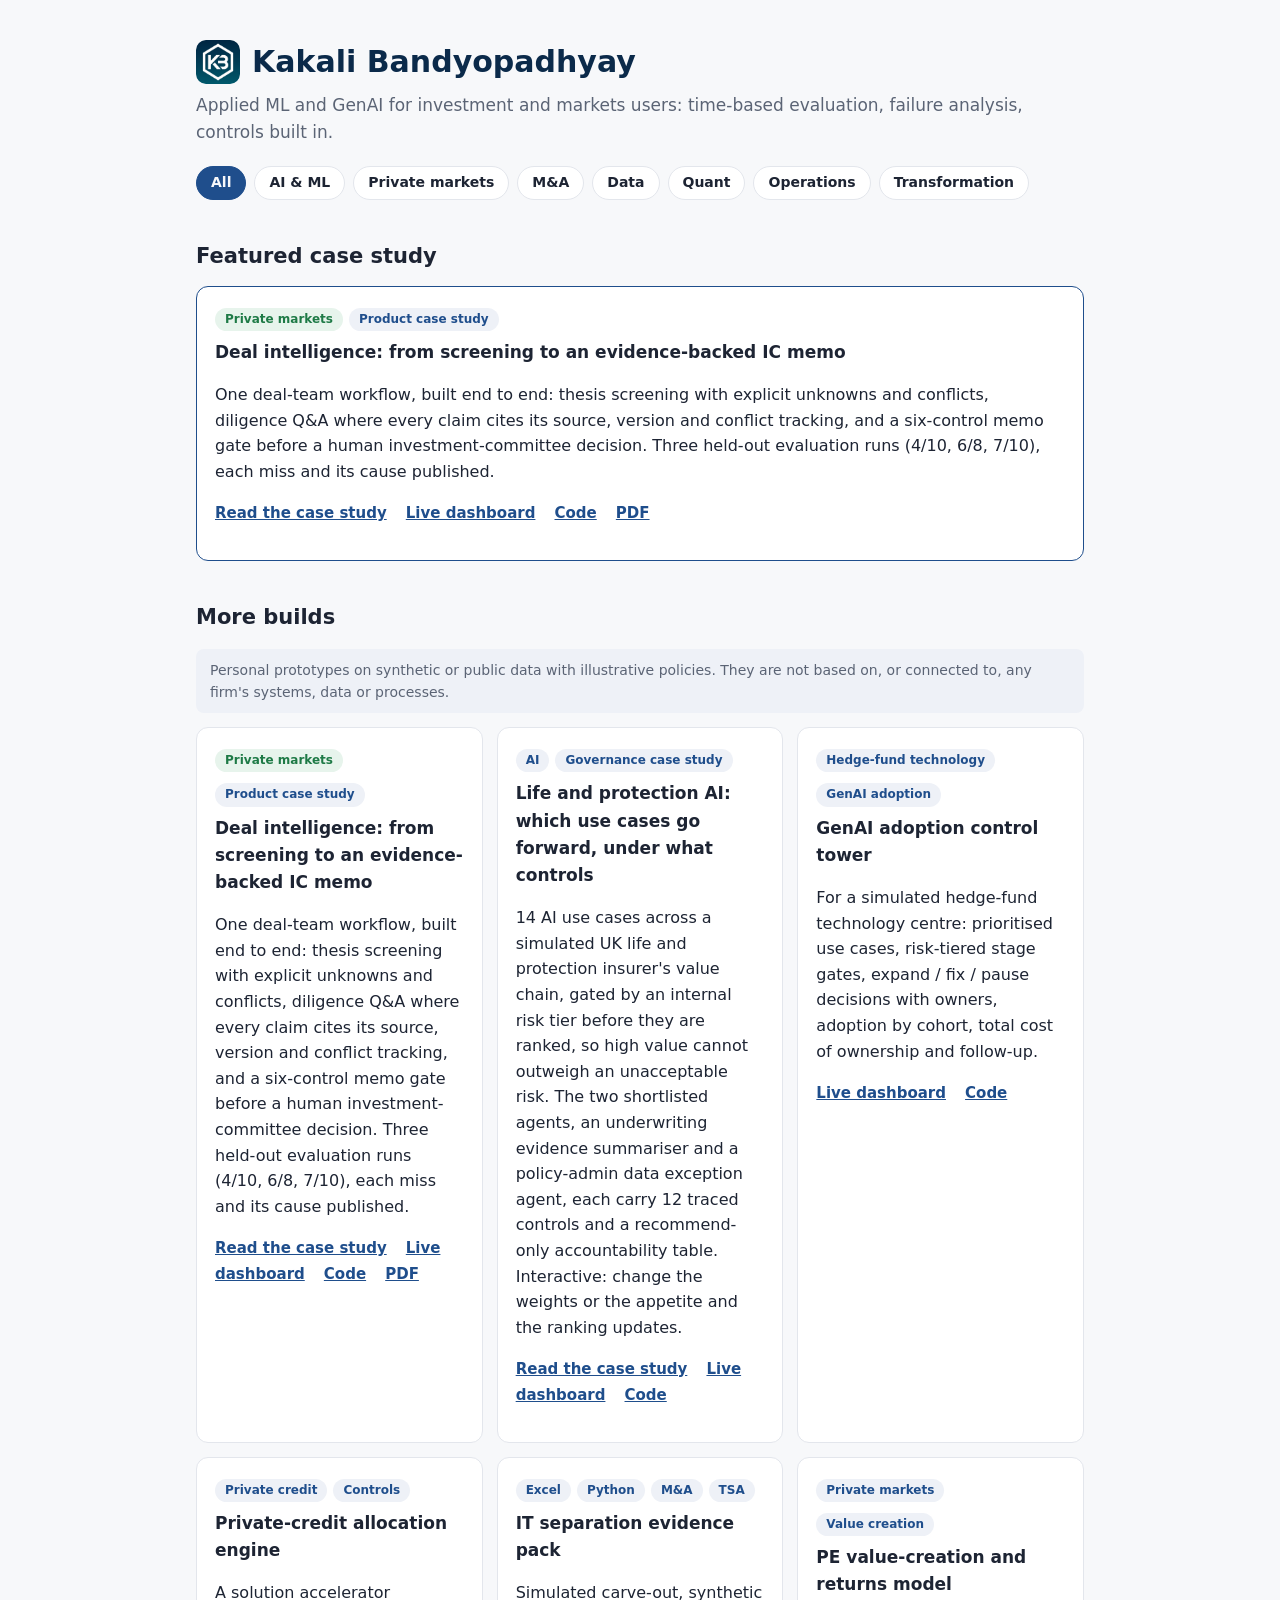
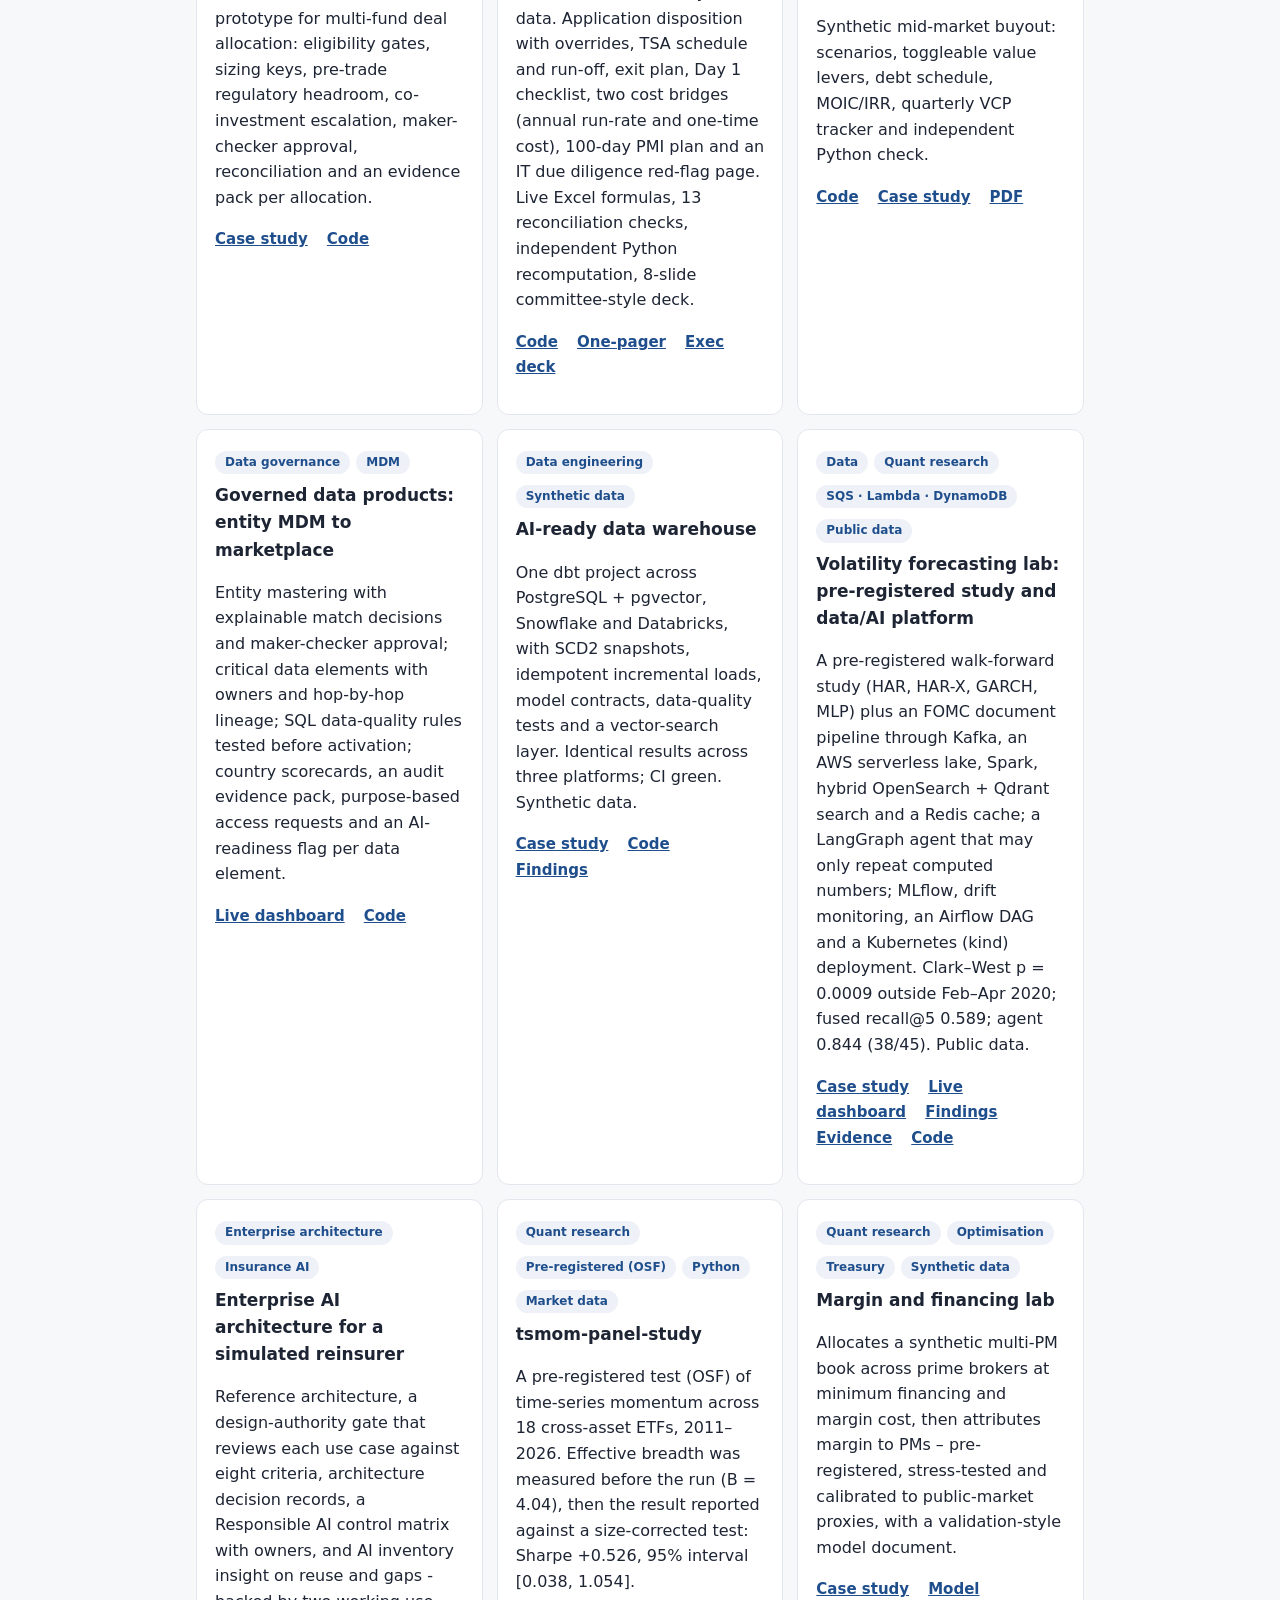
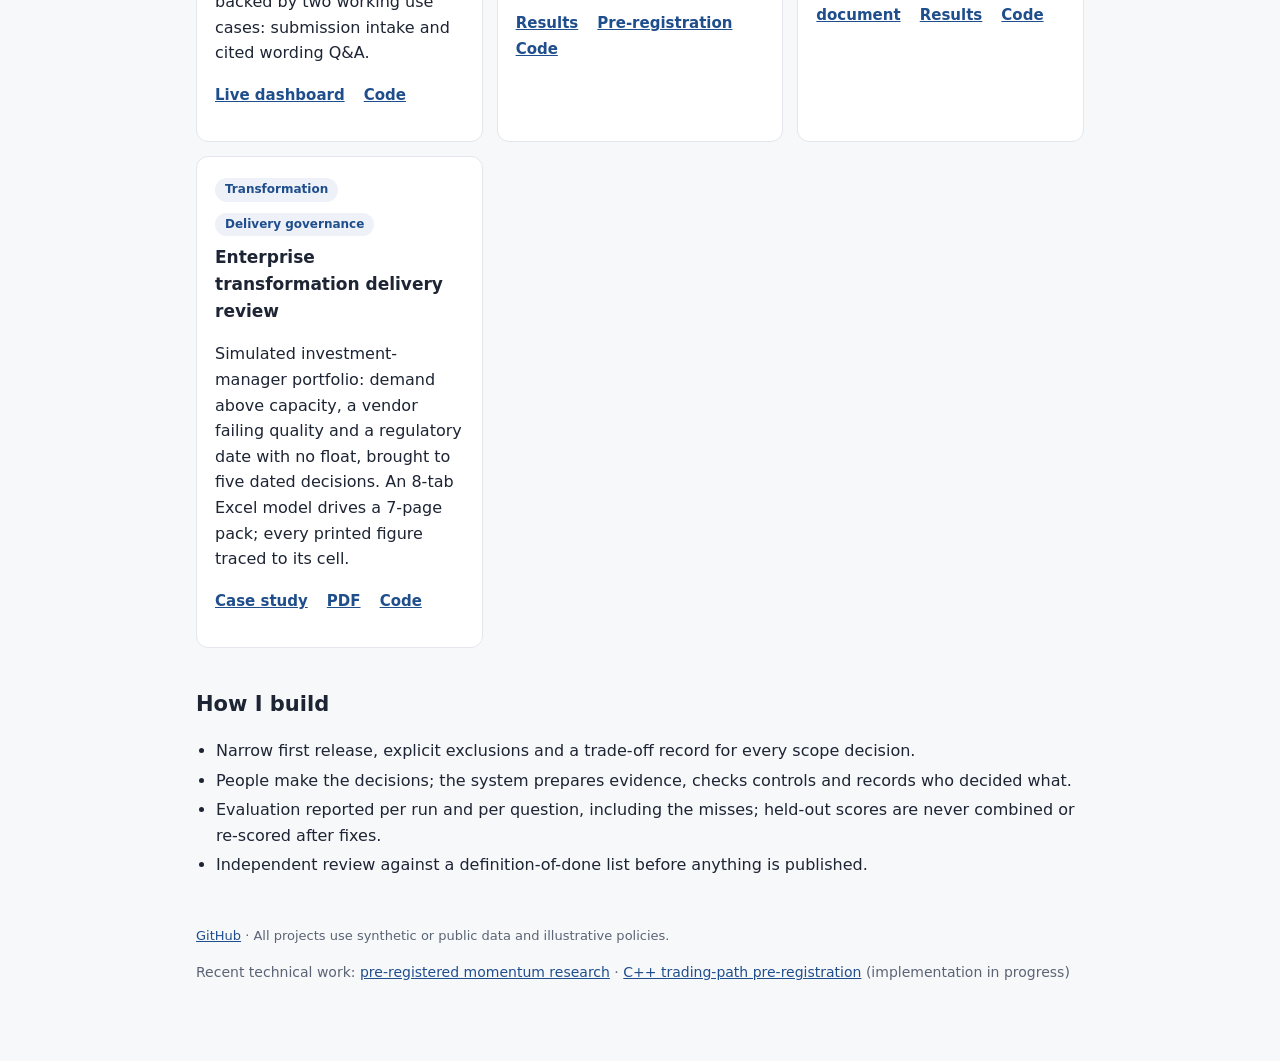
==== commit 8cf9c155: "margin-and-financing-lab: case study + Quant card add liquidity stress (Phase 2a) and public-proxy c" ====
--- a/index.html
+++ b/index.html
@@ -148,7 +148,7 @@
       <h3>Margin and financing lab: where should each position sit?</h3>
       <p><strong>Problem</strong> A multi-PM book faces different prime-broker rates, offsets, borrow and limits, so allocation changes both financing cost and margin locked up.</p>
       <p><strong>What it does</strong> Uses a pre-registered margin proxy and a linear program to allocate positions across synthetic prime brokers, then attributes margin usage and an illustrative charge to PMs.</p>
-      <p><strong>Evidence</strong> 214 positions across 4 prime brokers; 90-day cost USD 21,714,337; 49 positions split across brokers. The results and limitations are published.</p>
+      <p><strong>Evidence</strong> 214 positions across 4 prime brokers; 90-day cost USD 21,714,337; 49 positions split across brokers. A pre-registered 7-scenario stress test shows the book absorbs a doubling of volatility within broker limits (+USD 155m margin), while a 1.5× margin-rate shock or the loss of one broker breaches counterparty limits; the combined stress adds USD 479m margin. 3 of 5 expected behaviours met; the results and limitations are published. The margin rates are then calibrated to illustrative public-market proxies (ES 97.5%, point-in-time stressed weighting with a floor) and backtested walk-forward at every month-end from January 2019 to September 2026; every output reproduces byte-identical from a clean clone.</p>
       <p class="links">
         <a href="case-studies/margin-and-financing-lab.html">Case study</a>
         <a href="https://github.com/kakali-bandyopadhyay/margin-and-financing-lab/blob/main/docs/MODEL_DOC.md">Model document</a>
@@ -316,7 +316,7 @@
   <div class="card" data-tracks="quant data" data-featured-track="quant">
     <span class="tag">Quant research</span><span class="tag">Optimisation</span><span class="tag">Treasury</span><span class="tag">Synthetic data</span>
     <h3>Margin and financing lab</h3>
-    <p>Allocates a synthetic multi-PM book across prime brokers at minimum financing and margin cost, then attributes margin to PMs – pre-registered, with a validation-style model document.</p>
+    <p>Allocates a synthetic multi-PM book across prime brokers at minimum financing and margin cost, then attributes margin to PMs – pre-registered, stress-tested and calibrated to public-market proxies, with a validation-style model document.</p>
     <p class="links">
       <a href="/case-studies/margin-and-financing-lab.html">Case study</a>
       <a href="https://github.com/kakali-bandyopadhyay/margin-and-financing-lab/blob/main/docs/MODEL_DOC.md">Model document</a>
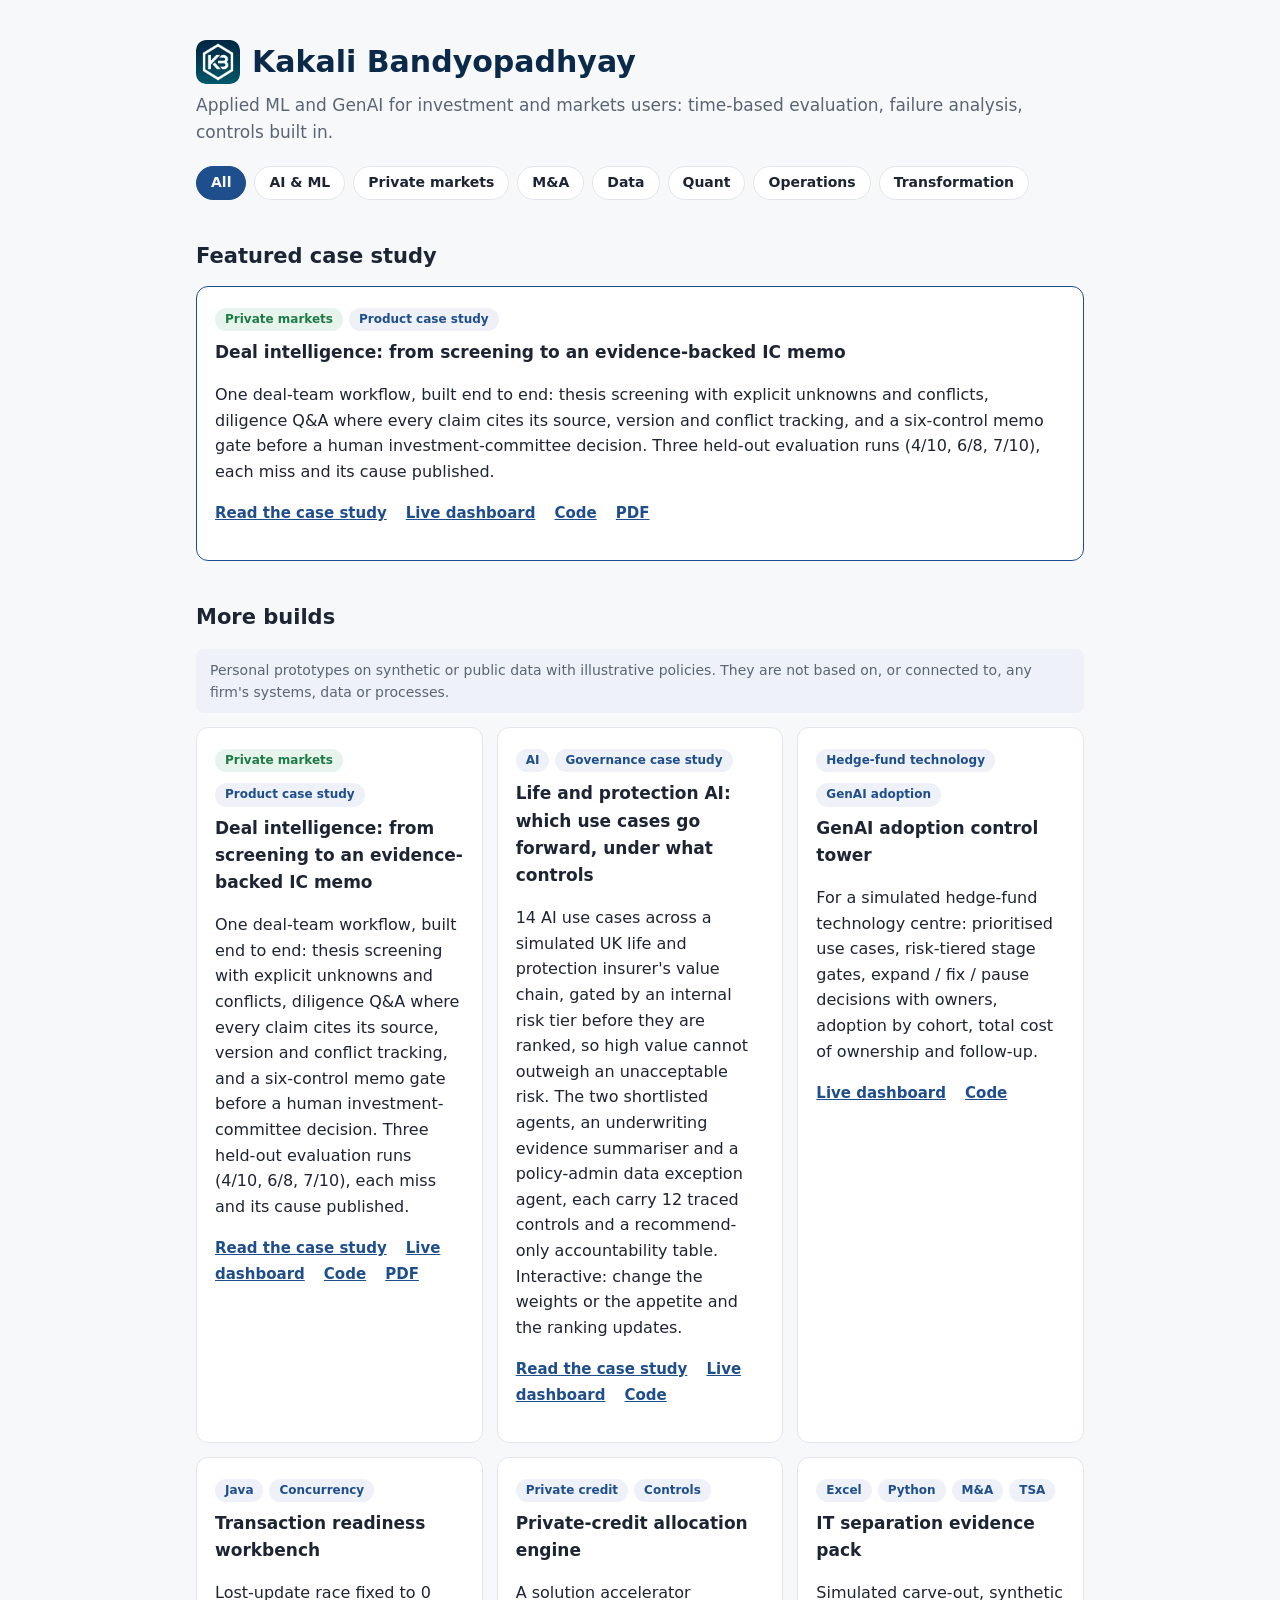
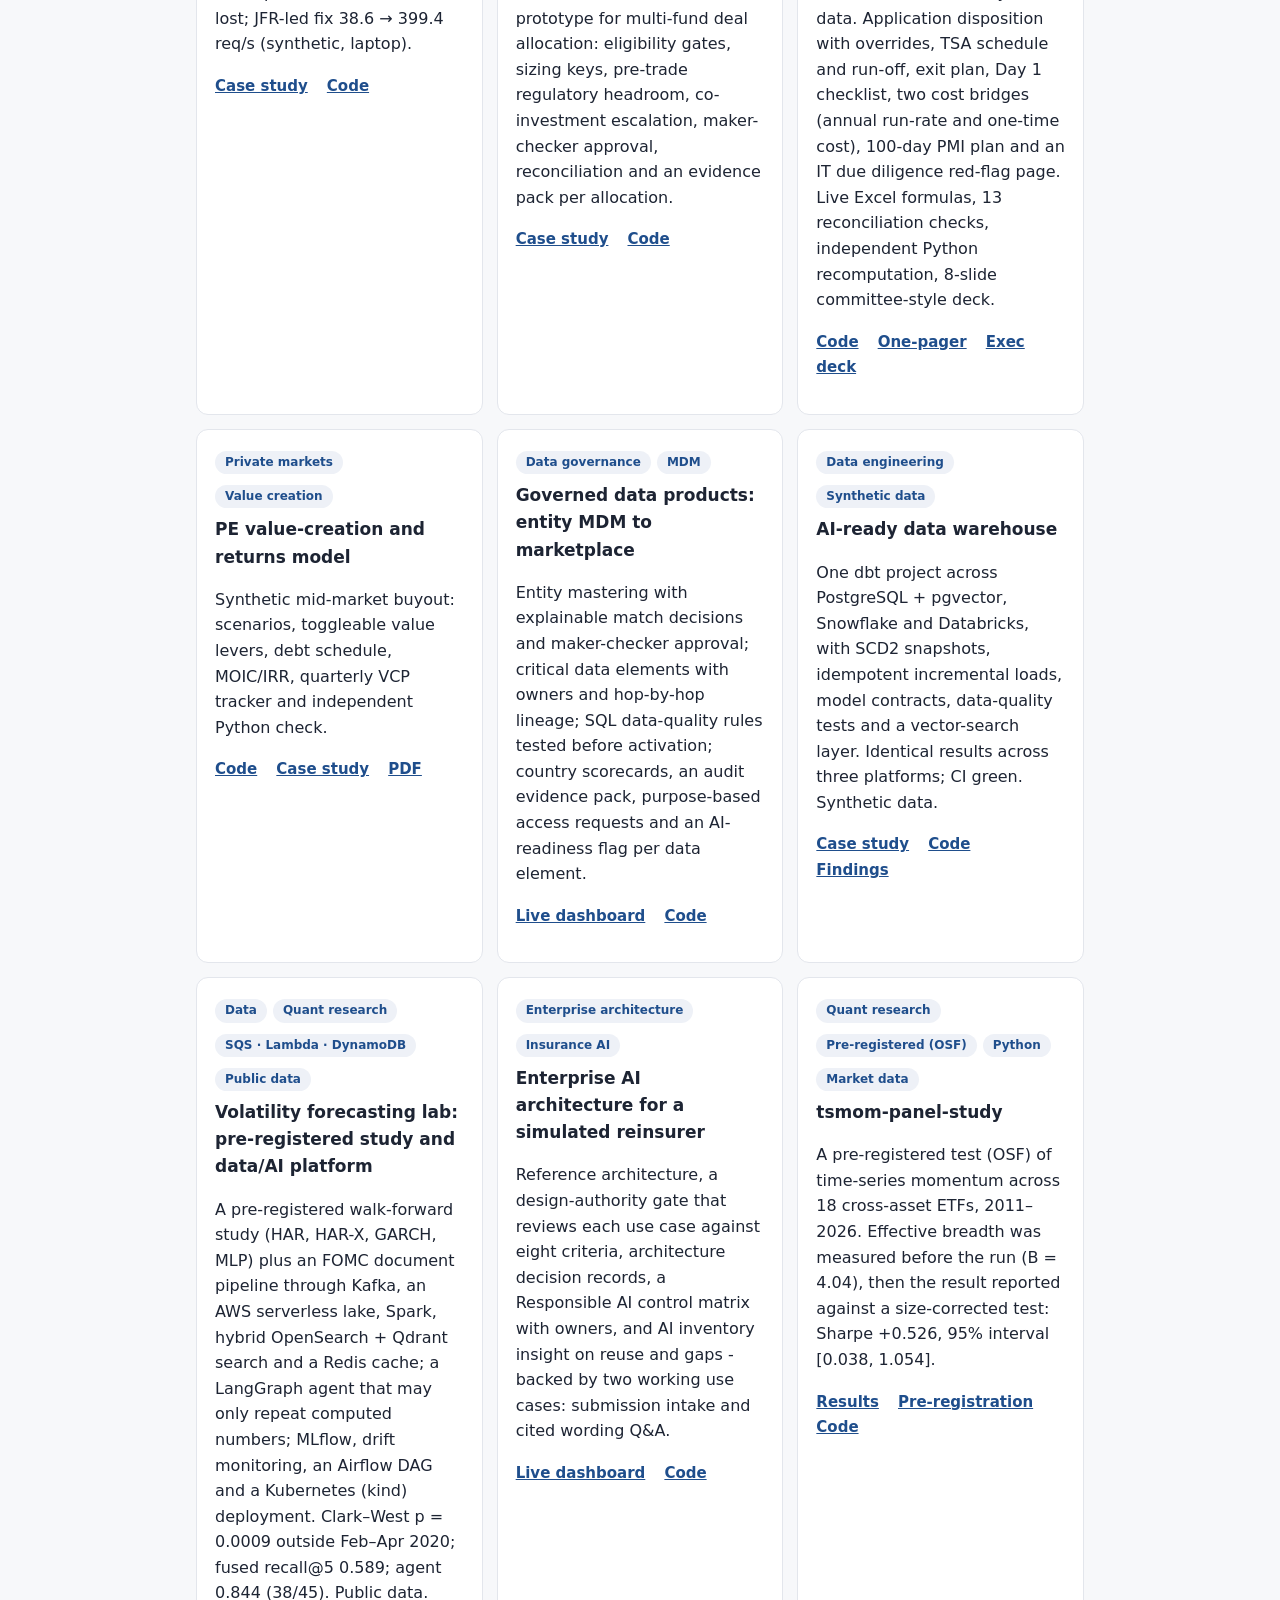
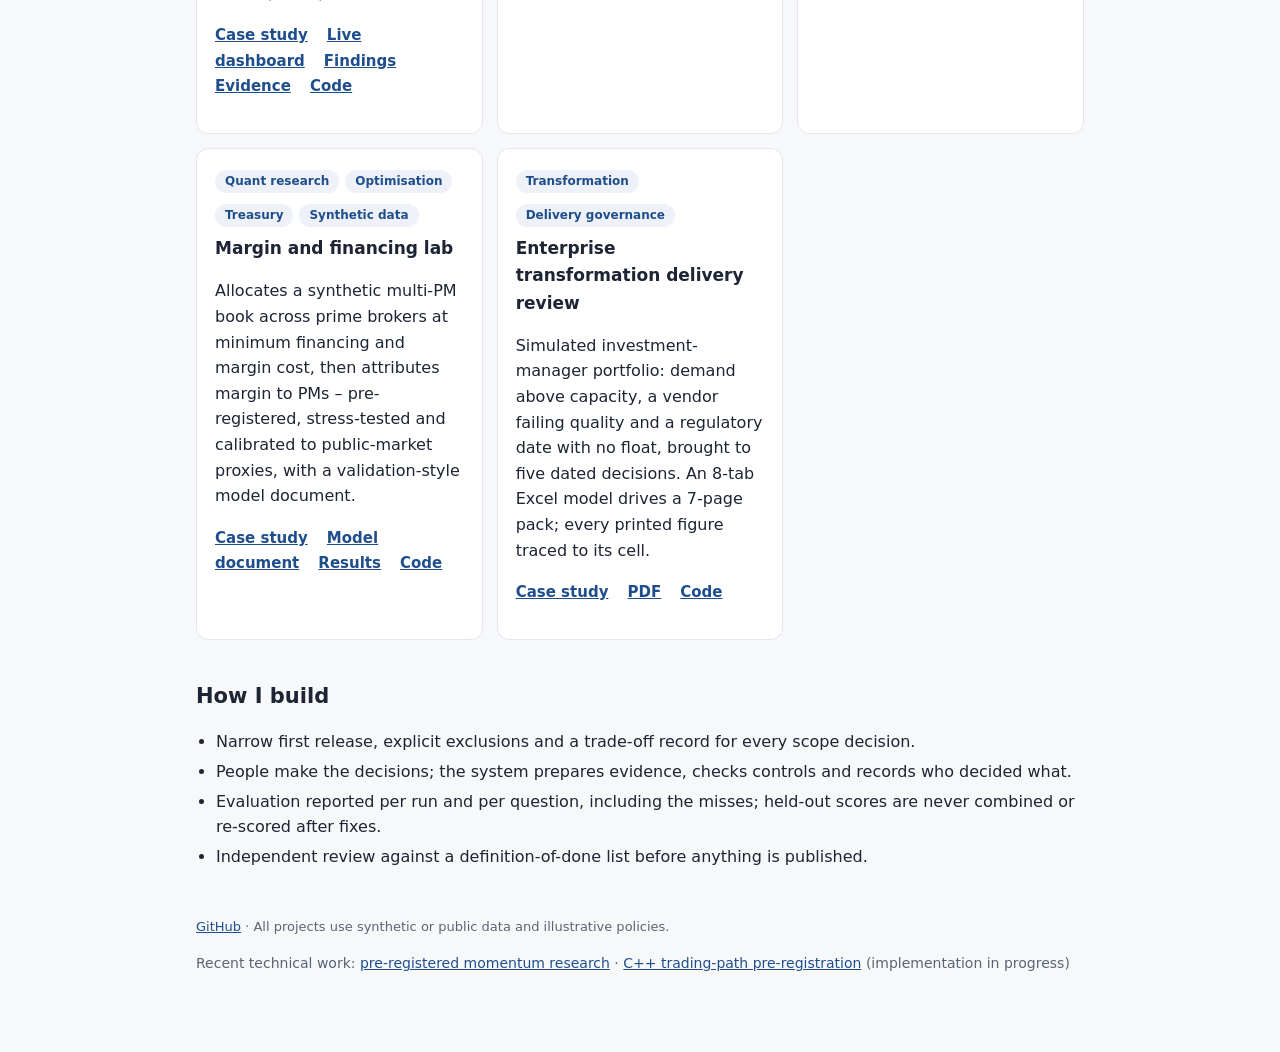
==== commit c96d4db9: "txb-readiness-workbench: Build A case study (concurrency + JFR) and Operations card" ====
--- a/index.html
+++ b/index.html
@@ -233,6 +233,15 @@
       <a href="https://github.com/kakali-bandyopadhyay/genai-adoption-control-tower">Code</a>
     </p>
   </div>
+  <div class="card" data-tracks="operations">
+    <span class="tag">Java</span><span class="tag">Concurrency</span>
+    <h3>Transaction readiness workbench</h3>
+    <p>Lost-update race fixed to 0 lost; JFR-led fix 38.6 → 399.4 req/s (synthetic, laptop).</p>
+    <p class="links">
+      <a href="case-studies/txb-readiness-workbench.html">Case study</a>
+      <a href="https://github.com/kakali-bandyopadhyay/txb-readiness-workbench">Code</a>
+    </p>
+  </div>
   <div class="card" data-tracks="private-markets operations">
     <span class="tag">Private credit</span><span class="tag">Controls</span>
     <h3>Private-credit allocation engine</h3>
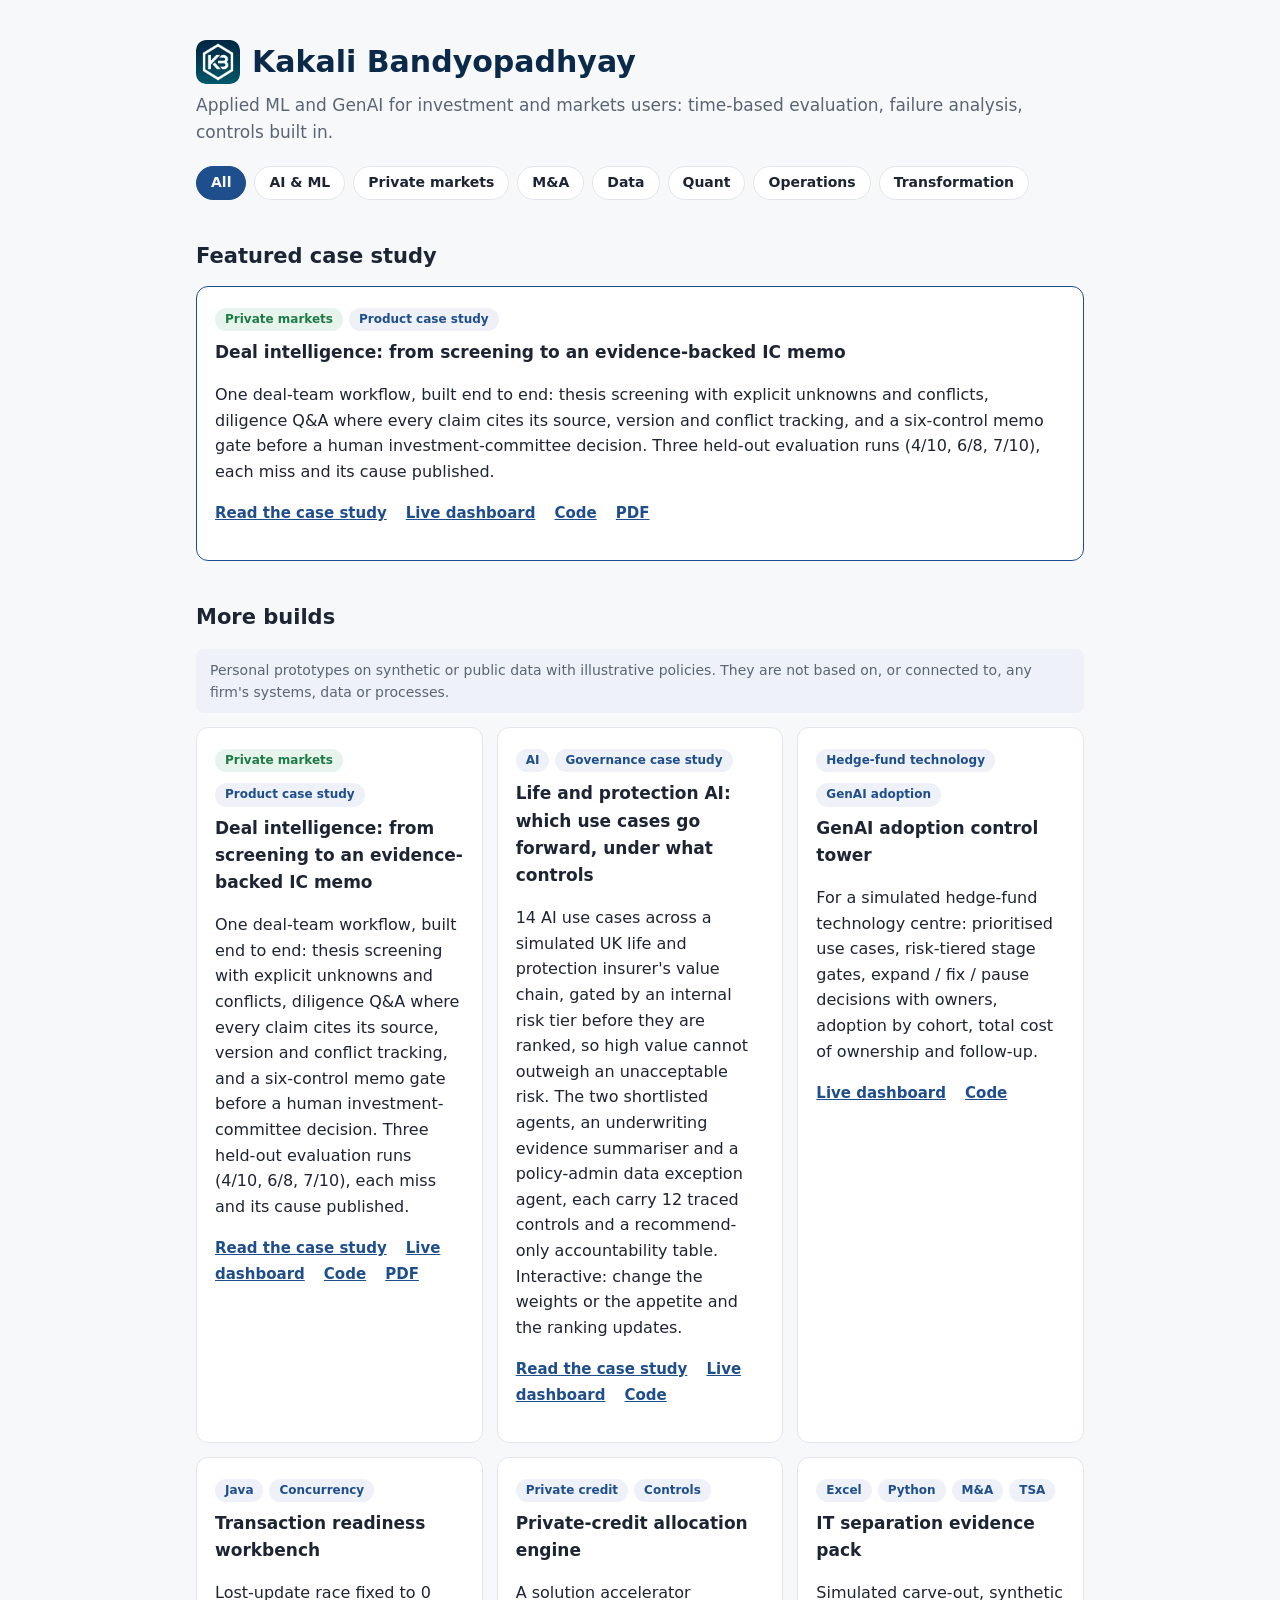
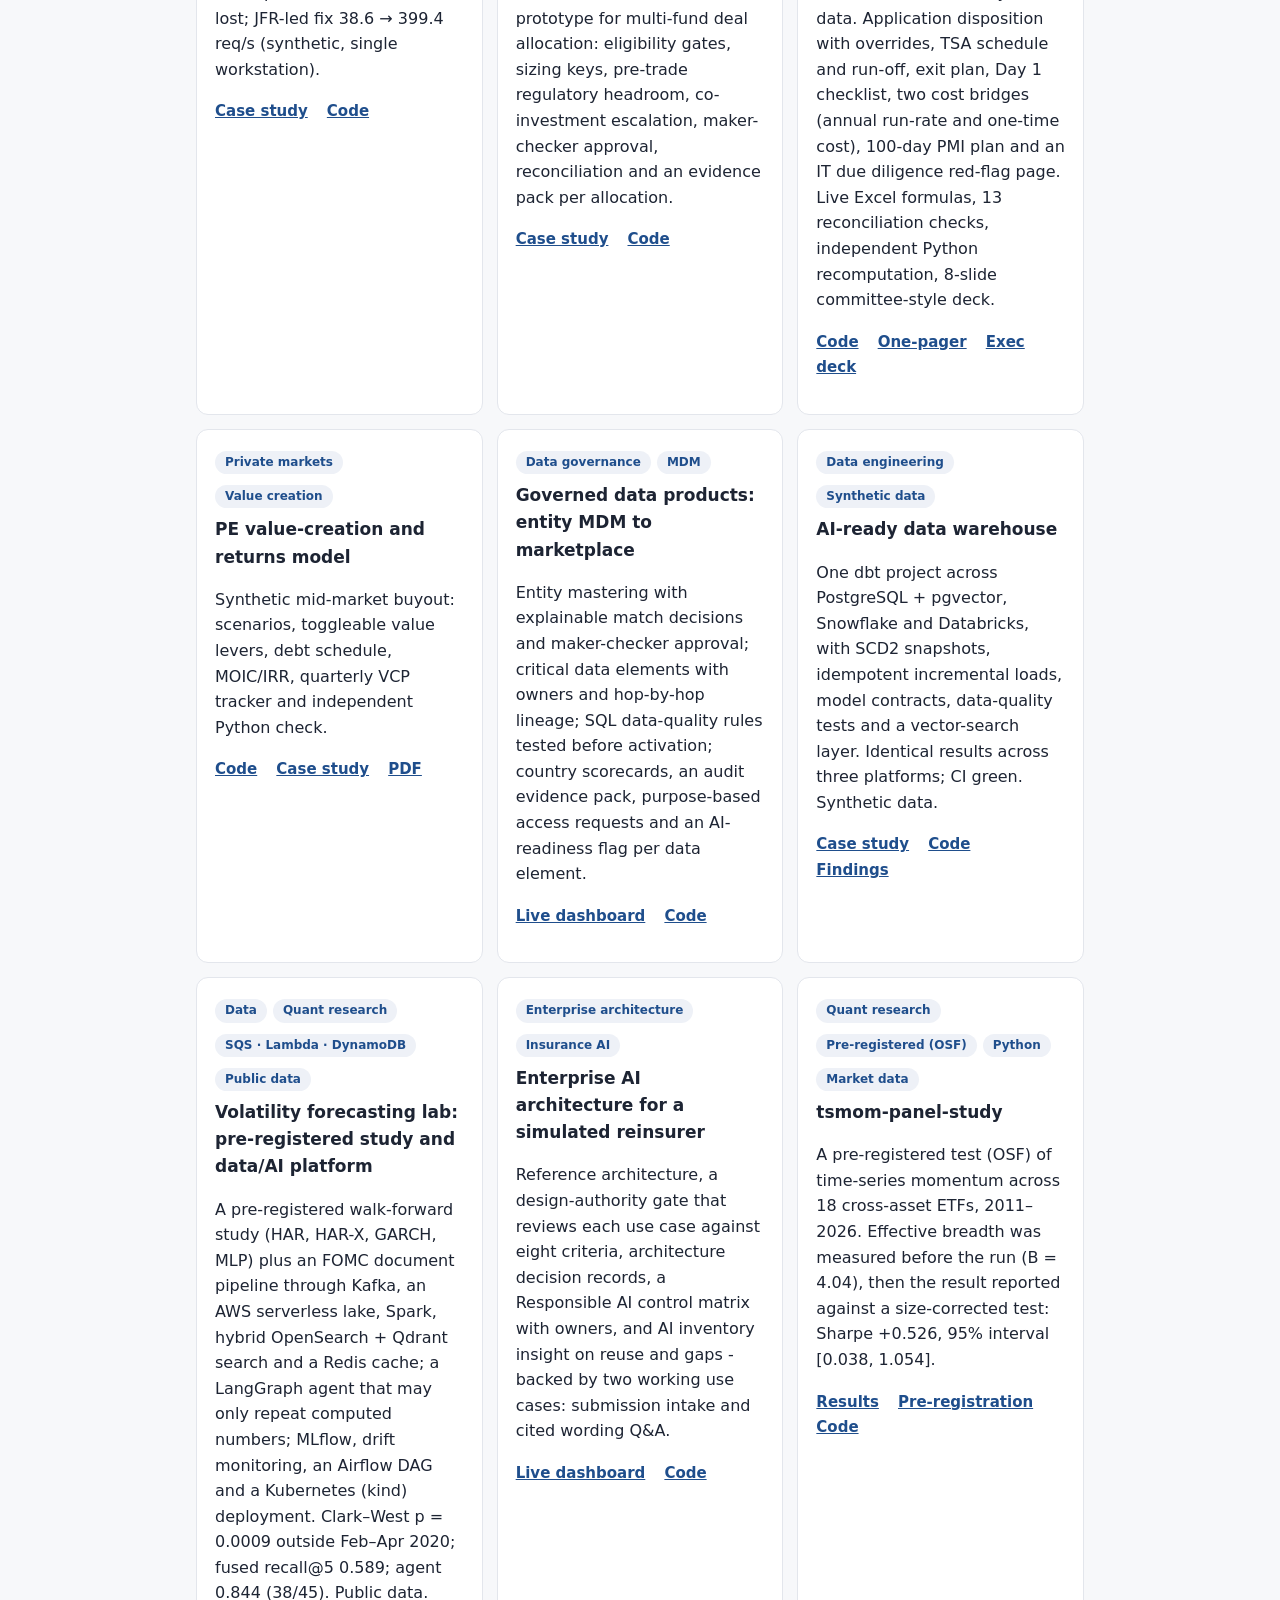
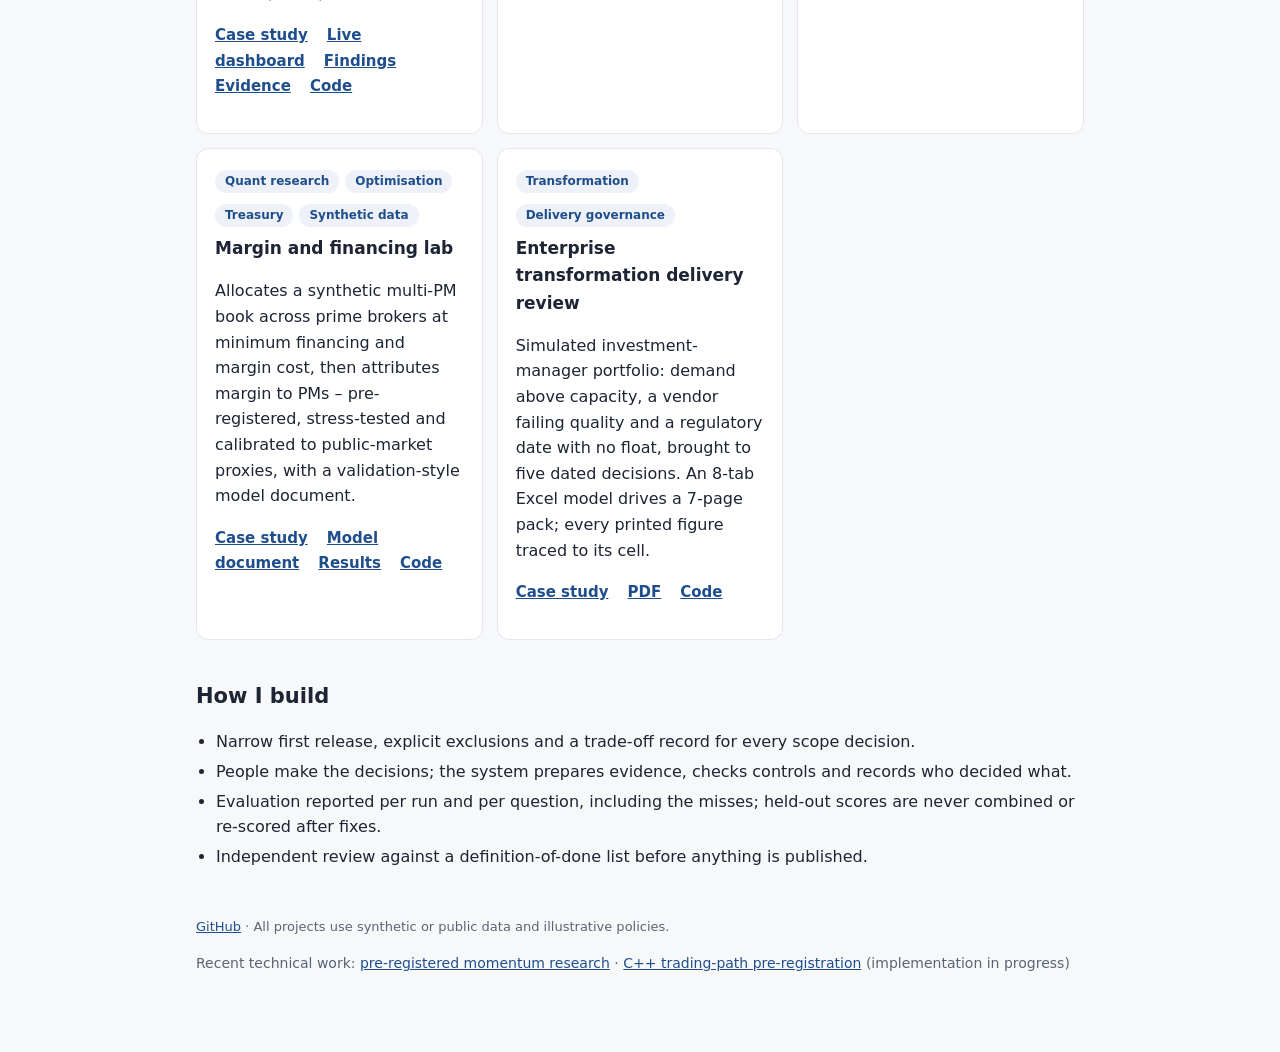
==== commit 3380eff7: "txb case study: 'single workstation' instead of 'laptop'" ====
--- a/index.html
+++ b/index.html
@@ -236,7 +236,7 @@
   <div class="card" data-tracks="operations">
     <span class="tag">Java</span><span class="tag">Concurrency</span>
     <h3>Transaction readiness workbench</h3>
-    <p>Lost-update race fixed to 0 lost; JFR-led fix 38.6 → 399.4 req/s (synthetic, laptop).</p>
+    <p>Lost-update race fixed to 0 lost; JFR-led fix 38.6 → 399.4 req/s (synthetic, single workstation).</p>
     <p class="links">
       <a href="case-studies/txb-readiness-workbench.html">Case study</a>
       <a href="https://github.com/kakali-bandyopadhyay/txb-readiness-workbench">Code</a>
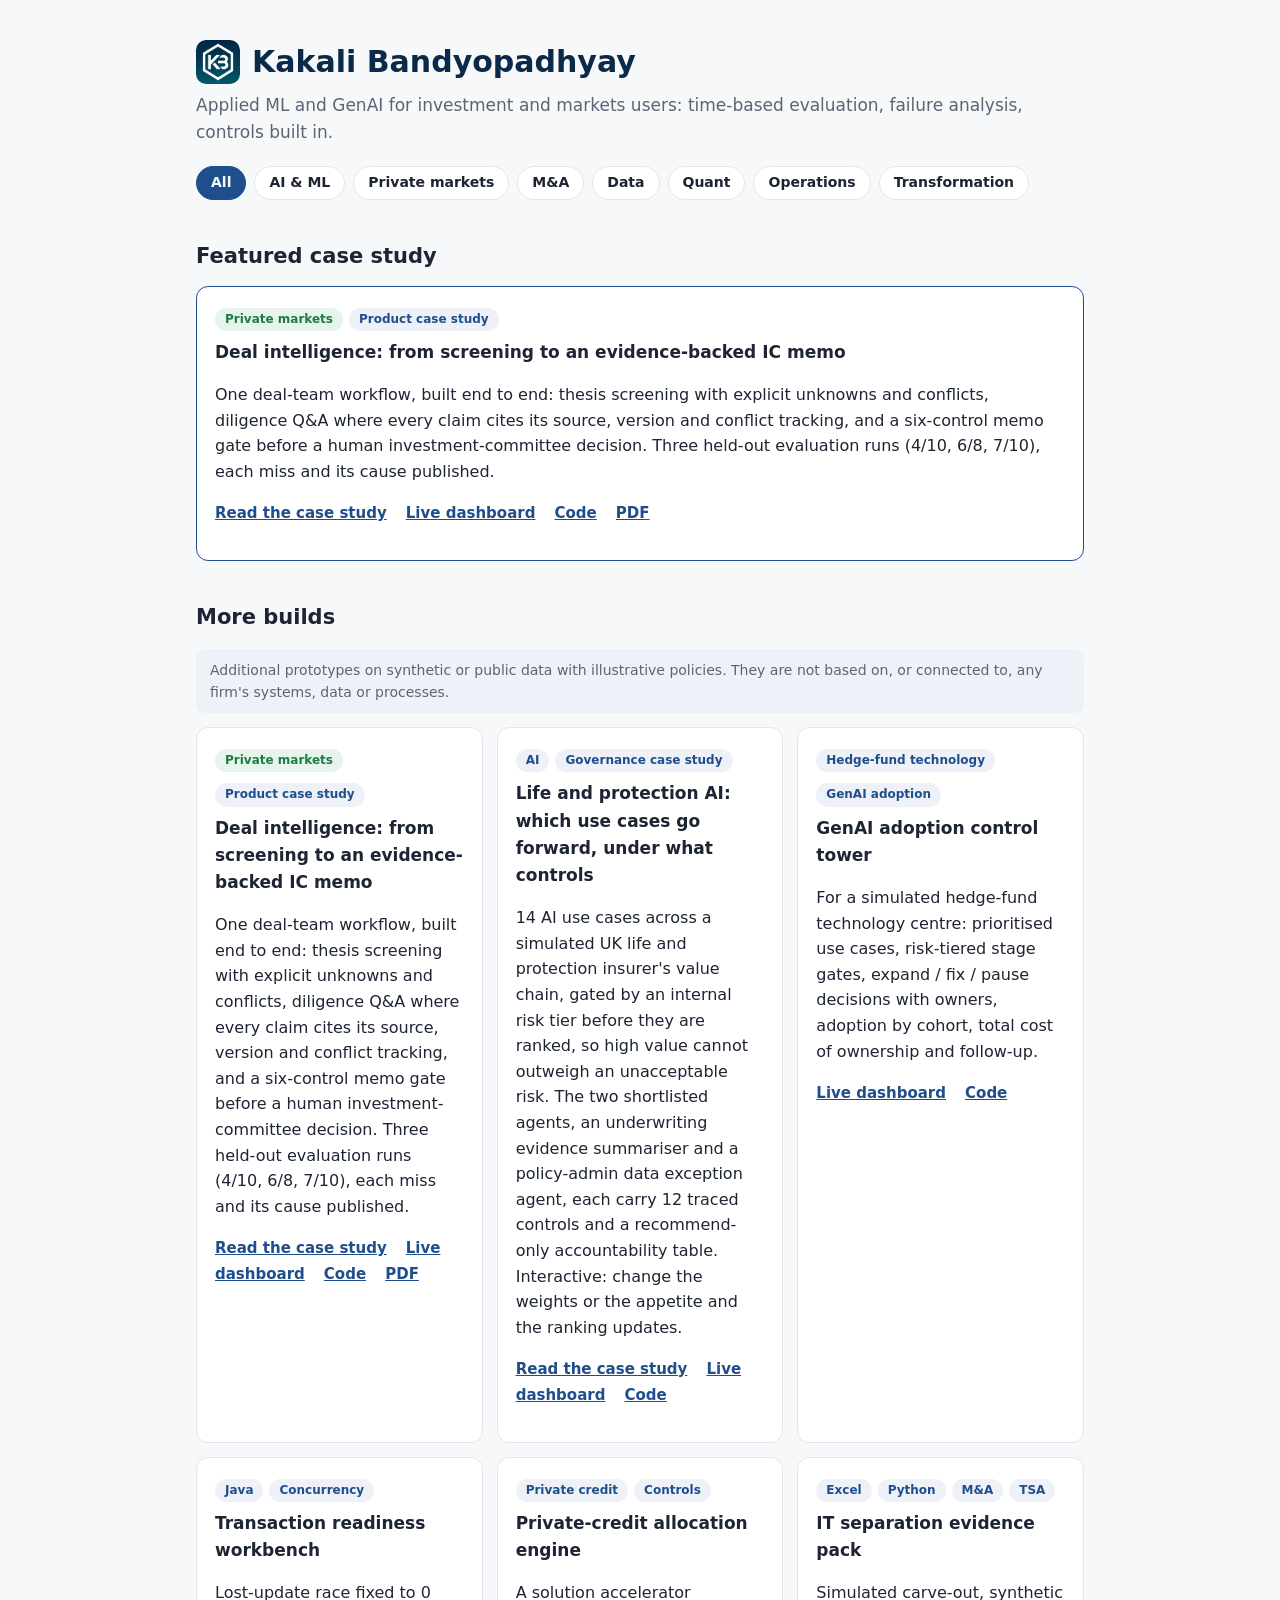
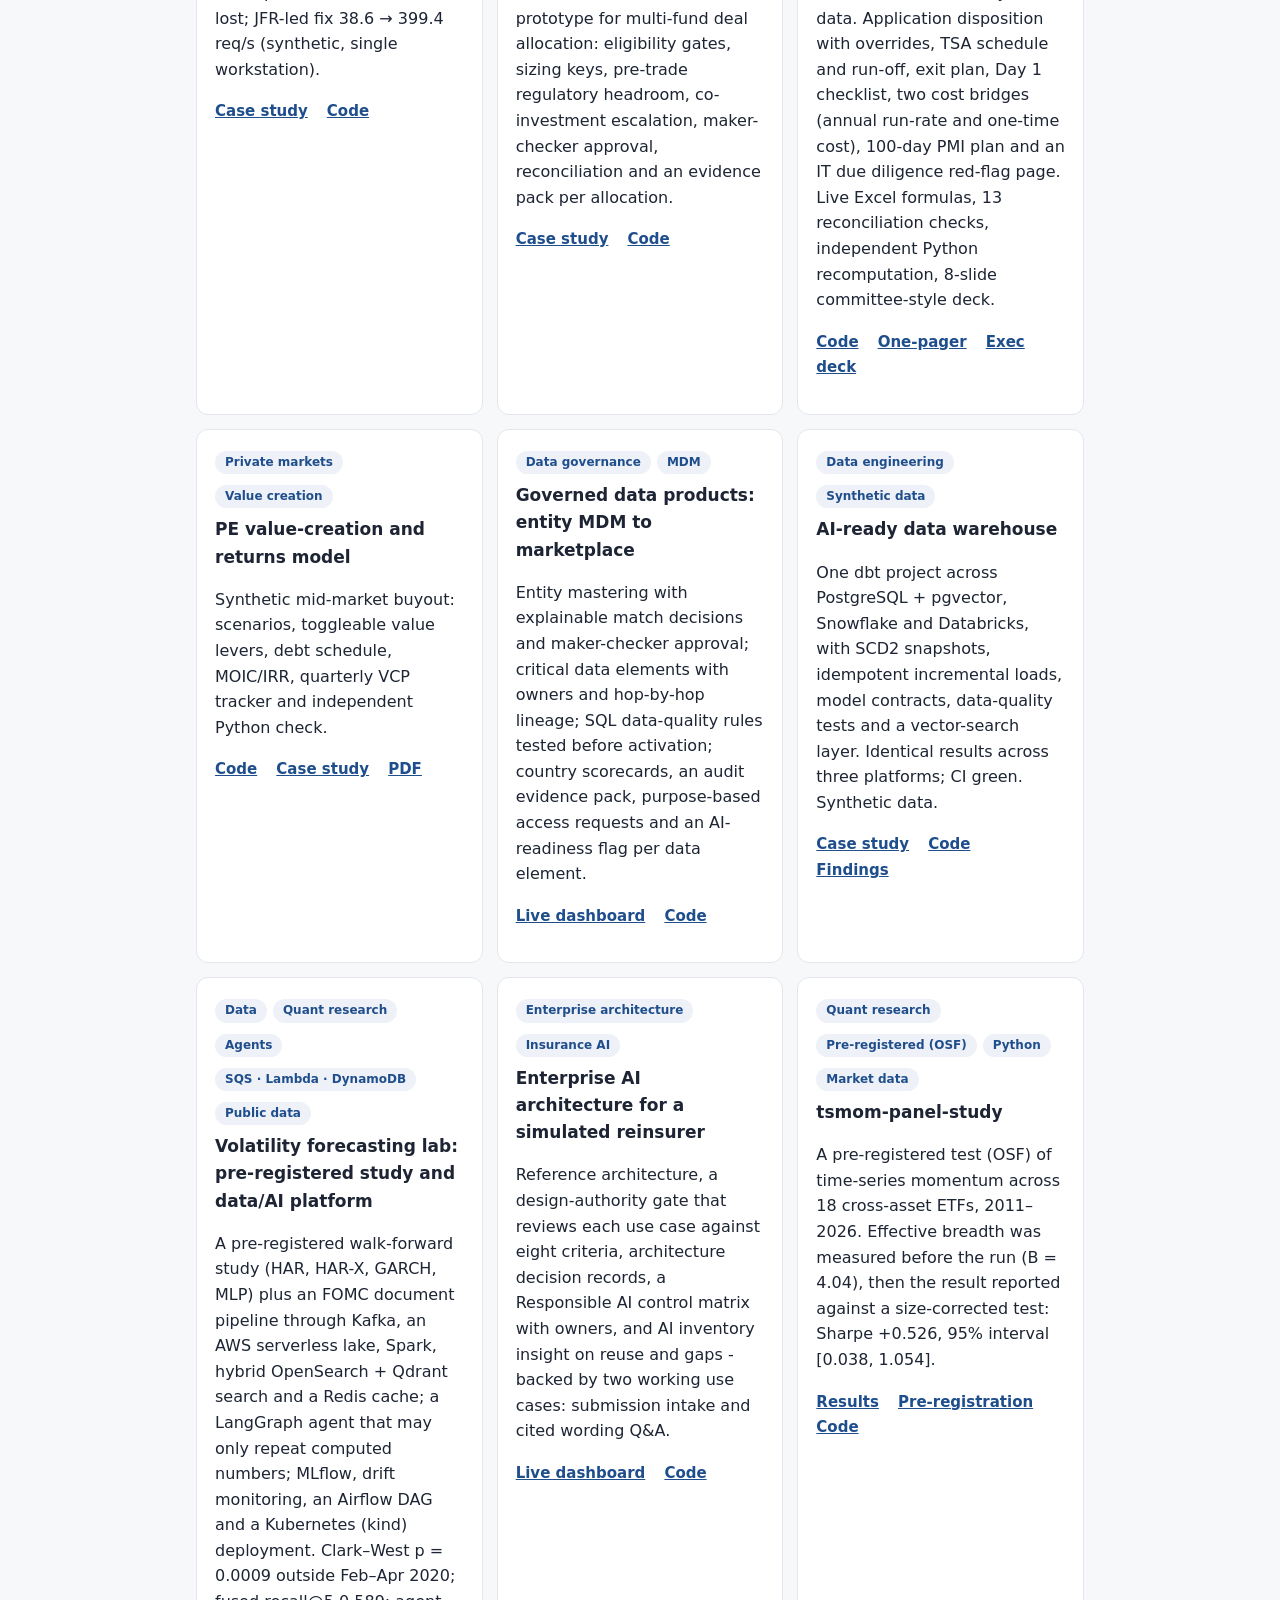
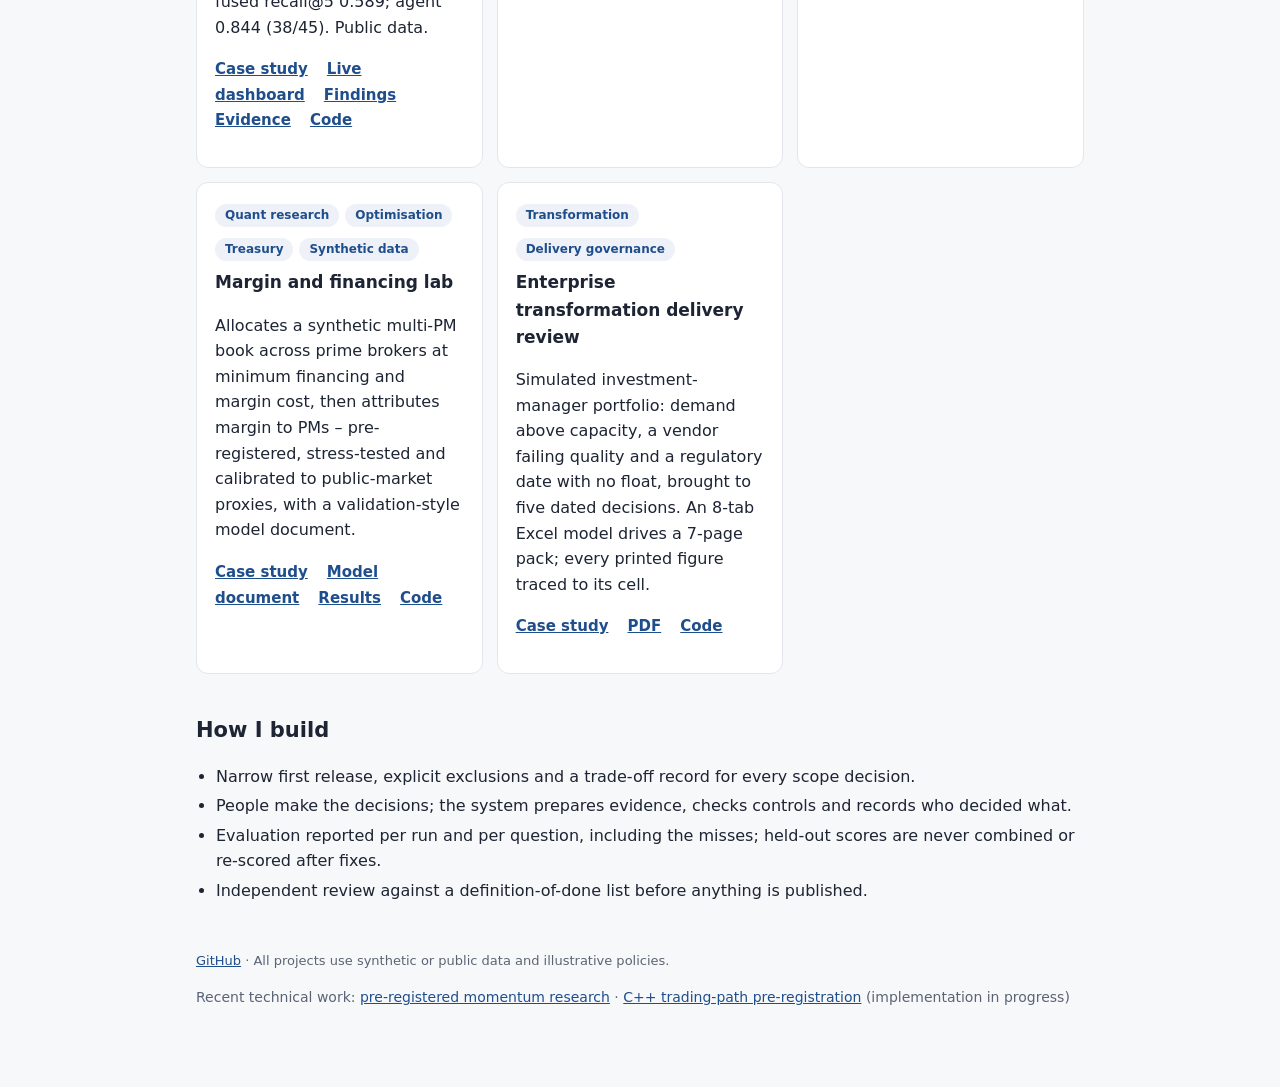
==== commit bf999e85: "vol-forecast-lab case study: Agents section (v2 LangGraph + v3 Agent SDK); Agents chip" ====
--- a/index.html
+++ b/index.html
@@ -124,7 +124,7 @@
   <div class="card feature feature-build">
     <img src="assets/img/vol-forecast-lab-thumb.svg" alt="Overview: public data feeds a pre-registered forecasting study and a document pipeline with search; a LangGraph agent repeats only verified numbers">
     <div class="feature-copy">
-      <span class="tag">Data</span><span class="tag">Quant research</span><span class="tag">SQS&nbsp;·&nbsp;Lambda&nbsp;·&nbsp;DynamoDB</span><span class="tag">Public data</span>
+      <span class="tag">Data</span><span class="tag">Quant research</span><span class="tag">Agents</span><span class="tag">SQS&nbsp;·&nbsp;Lambda&nbsp;·&nbsp;DynamoDB</span><span class="tag">Public data</span>
       <h3>Volatility forecasting lab: pre-registered study and data/AI platform</h3>
       <p><strong>Problem</strong> Does VIX-implied variance add anything to a HAR forecast of the next 30 days' S&amp;P 500 variance – and can the answer, and the FOMC text behind it, be served by a platform that proves every number?</p>
       <p><strong>What it does</strong> A pre-registered walk-forward study (HAR, HAR-X, GARCH, MLP) plus an FOMC document pipeline through Kafka, an AWS serverless lake, Spark, hybrid OpenSearch + Qdrant search and a Redis cache; a LangGraph agent that may only repeat computed numbers; MLflow, drift monitoring, an Airflow DAG and a Kubernetes (kind) deployment.</p>
@@ -201,7 +201,7 @@
 </div>
 
 <h2 id="other-builds">More builds</h2>
-<p class="note" id="other-builds-note">Personal prototypes on synthetic or public data with illustrative policies. They are not based on, or connected to, any firm's systems, data or processes.</p>
+<p class="note" id="other-builds-note">Additional prototypes on synthetic or public data with illustrative policies. They are not based on, or connected to, any firm's systems, data or processes.</p>
 <div class="grid">
   <div class="card" data-tracks="private-markets">
     <span class="tag ok">Private markets</span><span class="tag">Product case study</span>
@@ -291,7 +291,7 @@
     </p>
   </div>
   <div class="card" data-tracks="data ai quant" data-featured-track="data">
-    <span class="tag">Data</span><span class="tag">Quant research</span><span class="tag">SQS&nbsp;·&nbsp;Lambda&nbsp;·&nbsp;DynamoDB</span><span class="tag">Public data</span>
+    <span class="tag">Data</span><span class="tag">Quant research</span><span class="tag">Agents</span><span class="tag">SQS&nbsp;·&nbsp;Lambda&nbsp;·&nbsp;DynamoDB</span><span class="tag">Public data</span>
     <h3>Volatility forecasting lab: pre-registered study and data/AI platform</h3>
     <p>A pre-registered walk-forward study (HAR, HAR-X, GARCH, MLP) plus an FOMC document pipeline through Kafka, an AWS serverless lake, Spark, hybrid OpenSearch + Qdrant search and a Redis cache; a LangGraph agent that may only repeat computed numbers; MLflow, drift monitoring, an Airflow DAG and a Kubernetes (kind) deployment. Clark–West p = 0.0009 outside Feb–Apr 2020; fused recall@5 0.589; agent 0.844 (38/45). Public data.</p>
     <p class="links">
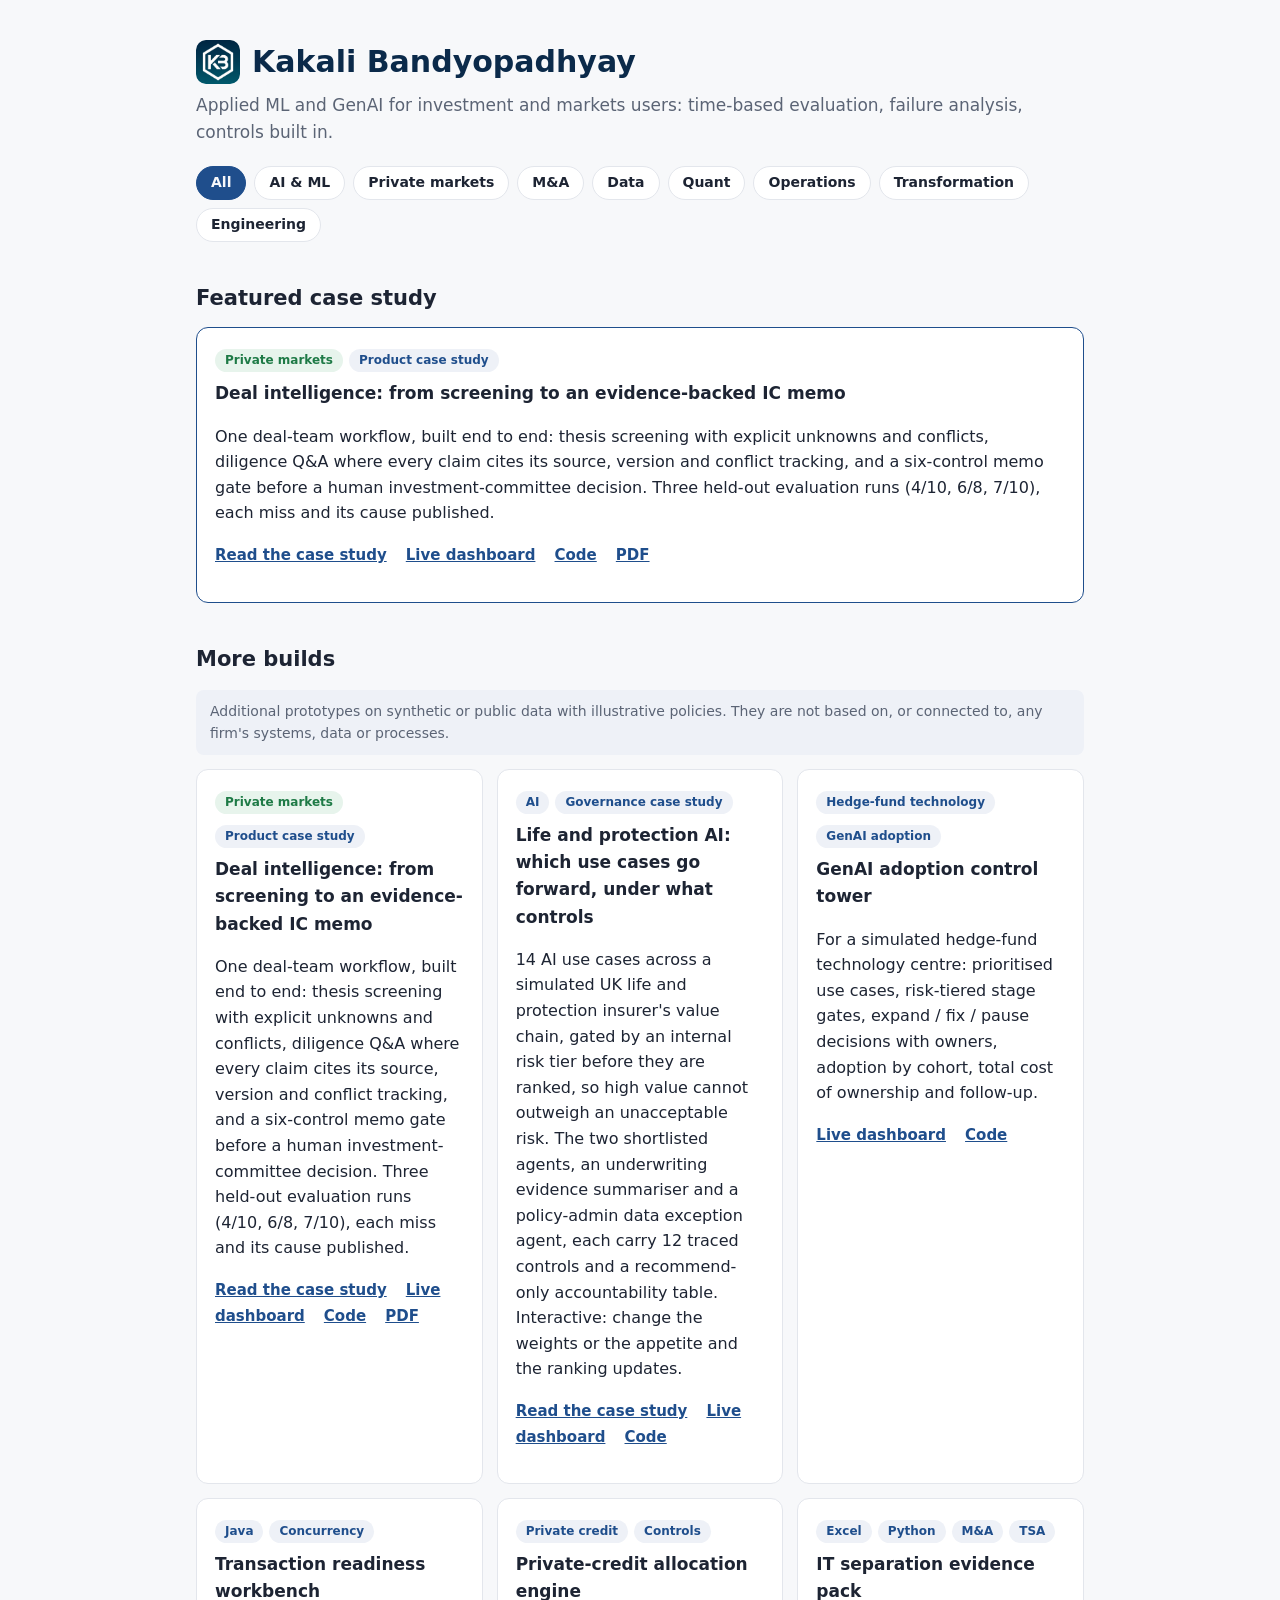
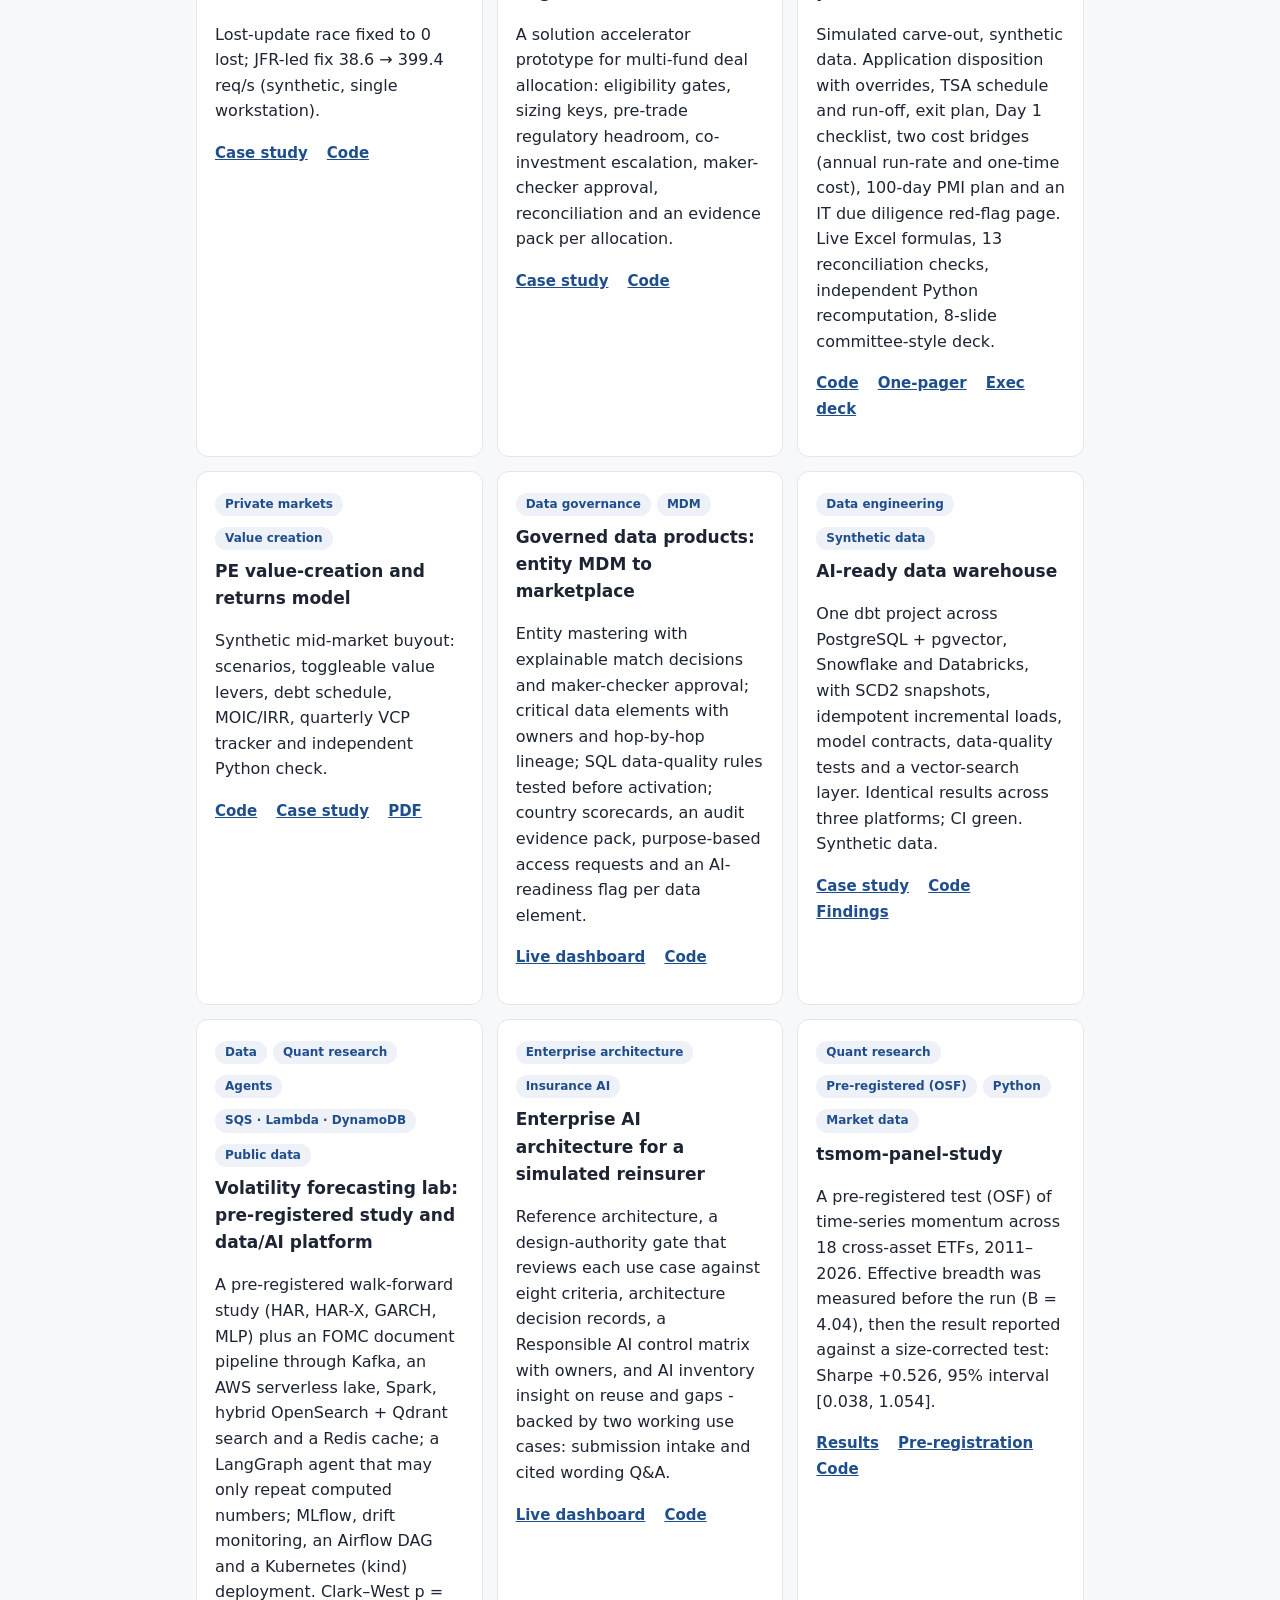
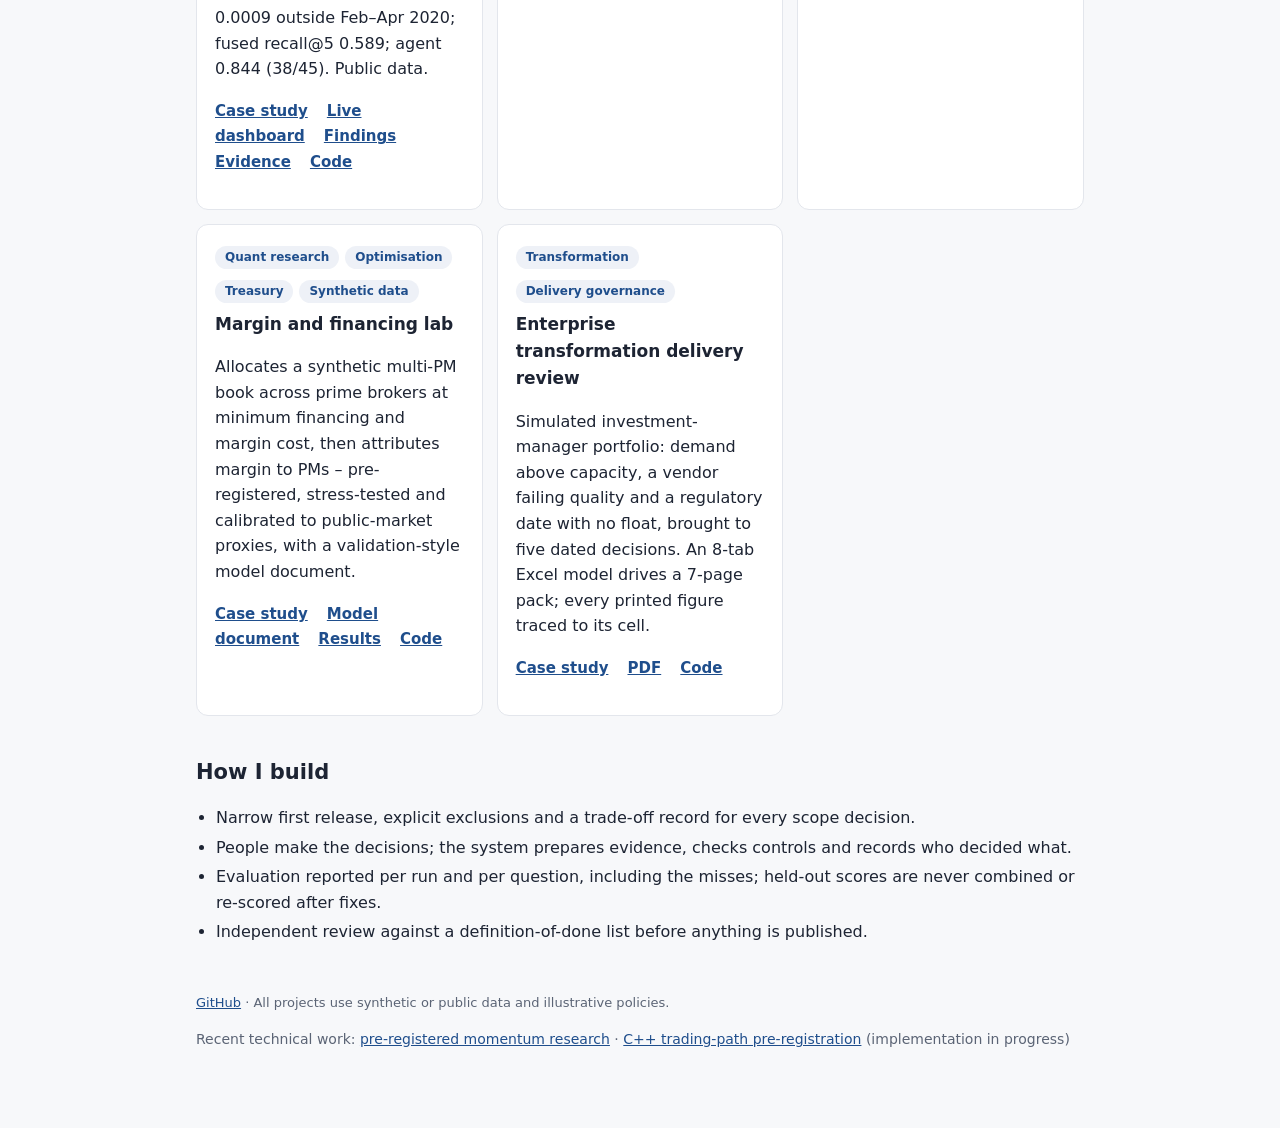
==== commit e4c6eaba: "Portfolio: Engineering track (txb featured, vol-forecast-lab, margin-and-financing-lab)" ====
--- a/index.html
+++ b/index.html
@@ -14,7 +14,8 @@
     ai: ["Applied ML and GenAI", "Forecasting, retrieval, evaluation and controls.", "Kakali Bandyopadhyay · Applied AI: use-case assessment, evaluation and controls"],
     "m-and-a": ["Technology M&A: diligence, separation and integration", "IT due diligence red flags, application disposition, TSA run-off and exit, Day 1 readiness and 100-day plans.", "Technology M&A builds – Portfolio"],
     operations: ["Operations and controls builds", "Transaction-operations readiness, allocation controls and audit trails; process mining and human-gated automation.", "Operations and controls builds – Portfolio"],
-    transformation: ["Enterprise transformation and delivery", "Portfolio, capacity, vendor and commercial decisions, with every figure traced to its source.", "Transformation and delivery builds – Portfolio"]
+    transformation: ["Enterprise transformation and delivery", "Portfolio, capacity, vendor and commercial decisions, with every figure traced to its source.", "Transformation and delivery builds – Portfolio"],
+    engineering: ["Backend engineering and agent systems", "Java services that stay correct under concurrency and replay; agent workflows with guardrails, verifiers and pre-registered evals.", "Backend engineering and agent systems – Portfolio"]
   };
   window.__heroTracks = tracks;
   const track = new URLSearchParams(location.search).get("track");
@@ -60,6 +61,7 @@
   <button type="button" class="filter-chip" data-track-filter="quant" aria-pressed="false">Quant</button>
   <button type="button" class="filter-chip" data-track-filter="operations" aria-pressed="false">Operations</button>
   <button type="button" class="filter-chip" data-track-filter="transformation" aria-pressed="false">Transformation</button>
+  <button type="button" class="filter-chip" data-track-filter="engineering" aria-pressed="false">Engineering</button>
 </div>
 
 <div id="featured-slot" aria-live="polite">
@@ -158,6 +160,25 @@
     </div>
   </div>
 </div>
+<div class="feature-panel" data-feature-panel="engineering" hidden>
+  <h2>Featured build</h2>
+  <div class="card feature feature-build">
+    <img src="assets/img/txb-loadtest-setup.svg" alt="Load-test setup: closed-loop workers update records through HTTP, with a warm-up period followed by a measured run that records throughput and latency">
+    <div class="feature-copy">
+      <span class="tag">Backend engineering</span><span class="tag">Java</span><span class="tag">Concurrency</span>
+      <h3>Transaction readiness workbench: does every concurrent update survive?</h3>
+      <p><strong>Problem</strong> Fifty requests updating the same record at once silently lost 45 of 50 changes – and the service handled under 40 requests a second for a reason that wasn't the database.</p>
+      <p><strong>What it does</strong> A Java 25 / Spring Boot 4.1.2 service on PostgreSQL. A failing test reproduces the lost-update race; optimistic locking (@Version, bounded back-off, HTTP 409) and pessimistic locking (SELECT … FOR UPDATE) are compared; JFR profiling and a closed-loop load driver locate the CPU bottleneck.</p>
+      <p><strong>Evidence</strong> 5 of 50 updates survived before the fix; 0 lost after. JFR traced 99.5% of CPU samples to password hashing; session-backed auth raised throughput 38.6 → 399.4 req/s and cut p95 1,545 → 264.8 ms (median of 3 runs). Virtual threads added no throughput – the 10-connection pool was the limit. 71 tests in CI. Synthetic data, single workstation.</p>
+      <p class="links">
+        <a href="case-studies/txb-readiness-workbench.html">Case study</a>
+        <a href="https://github.com/kakali-bandyopadhyay/txb-readiness-workbench">Code</a>
+        <a href="https://github.com/kakali-bandyopadhyay/txb-readiness-workbench/blob/main/FINDINGS.md">Findings</a>
+        <a href="https://github.com/kakali-bandyopadhyay/txb-readiness-workbench/blob/main/docs/adr/ADR-001-readiness-action-locking.md">ADR-001</a>
+      </p>
+    </div>
+  </div>
+</div>
 <div class="feature-panel" data-feature-panel="operations" hidden>
   <h2>Featured build</h2>
   <div class="card feature feature-build">
@@ -233,7 +254,7 @@
       <a href="https://github.com/kakali-bandyopadhyay/genai-adoption-control-tower">Code</a>
     </p>
   </div>
-  <div class="card" data-tracks="operations">
+  <div class="card" data-tracks="operations engineering" data-featured-track="engineering">
     <span class="tag">Java</span><span class="tag">Concurrency</span>
     <h3>Transaction readiness workbench</h3>
     <p>Lost-update race fixed to 0 lost; JFR-led fix 38.6 → 399.4 req/s (synthetic, single workstation).</p>
@@ -290,7 +311,7 @@
       <a href="https://github.com/kakali-bandyopadhyay/ai-ready-data-warehouse/blob/main/FINDINGS.md">Findings</a>
     </p>
   </div>
-  <div class="card" data-tracks="data ai quant" data-featured-track="data">
+  <div class="card" data-tracks="data ai quant engineering" data-featured-track="data">
     <span class="tag">Data</span><span class="tag">Quant research</span><span class="tag">Agents</span><span class="tag">SQS&nbsp;·&nbsp;Lambda&nbsp;·&nbsp;DynamoDB</span><span class="tag">Public data</span>
     <h3>Volatility forecasting lab: pre-registered study and data/AI platform</h3>
     <p>A pre-registered walk-forward study (HAR, HAR-X, GARCH, MLP) plus an FOMC document pipeline through Kafka, an AWS serverless lake, Spark, hybrid OpenSearch + Qdrant search and a Redis cache; a LangGraph agent that may only repeat computed numbers; MLflow, drift monitoring, an Airflow DAG and a Kubernetes (kind) deployment. Clark–West p = 0.0009 outside Feb–Apr 2020; fused recall@5 0.589; agent 0.844 (38/45). Public data.</p>
@@ -322,7 +343,7 @@
       <a href="https://github.com/kakali-bandyopadhyay/tsmom-panel-study">Code</a>
     </p>
   </div>
-  <div class="card" data-tracks="quant data" data-featured-track="quant">
+  <div class="card" data-tracks="quant data engineering" data-featured-track="quant">
     <span class="tag">Quant research</span><span class="tag">Optimisation</span><span class="tag">Treasury</span><span class="tag">Synthetic data</span>
     <h3>Margin and financing lab</h3>
     <p>Allocates a synthetic multi-PM book across prime brokers at minimum financing and margin cost, then attributes margin to PMs – pre-registered, stress-tested and calibrated to public-market proxies, with a validation-style model document.</p>
@@ -397,7 +418,7 @@
     const tracks = card.dataset.tracks.split(/\s+/);
     card.hidden = (track !== "all" && !tracks.includes(track)) || card.dataset.featuredTrack === track;
   });
-  const featureTrack = ["ai", "data", "operations", "m-and-a", "private-markets", "transformation"].includes(track) ? track : "deal";
+  const featureTrack = ["ai", "data", "operations", "m-and-a", "private-markets", "transformation", "engineering"].includes(track) ? track : "deal";
   const panelTrack = track === "quant" ? "quant" : featureTrack;
   const anyCard = cards.some((card) => !card.hidden);
   buildsHeading.hidden = !anyCard;
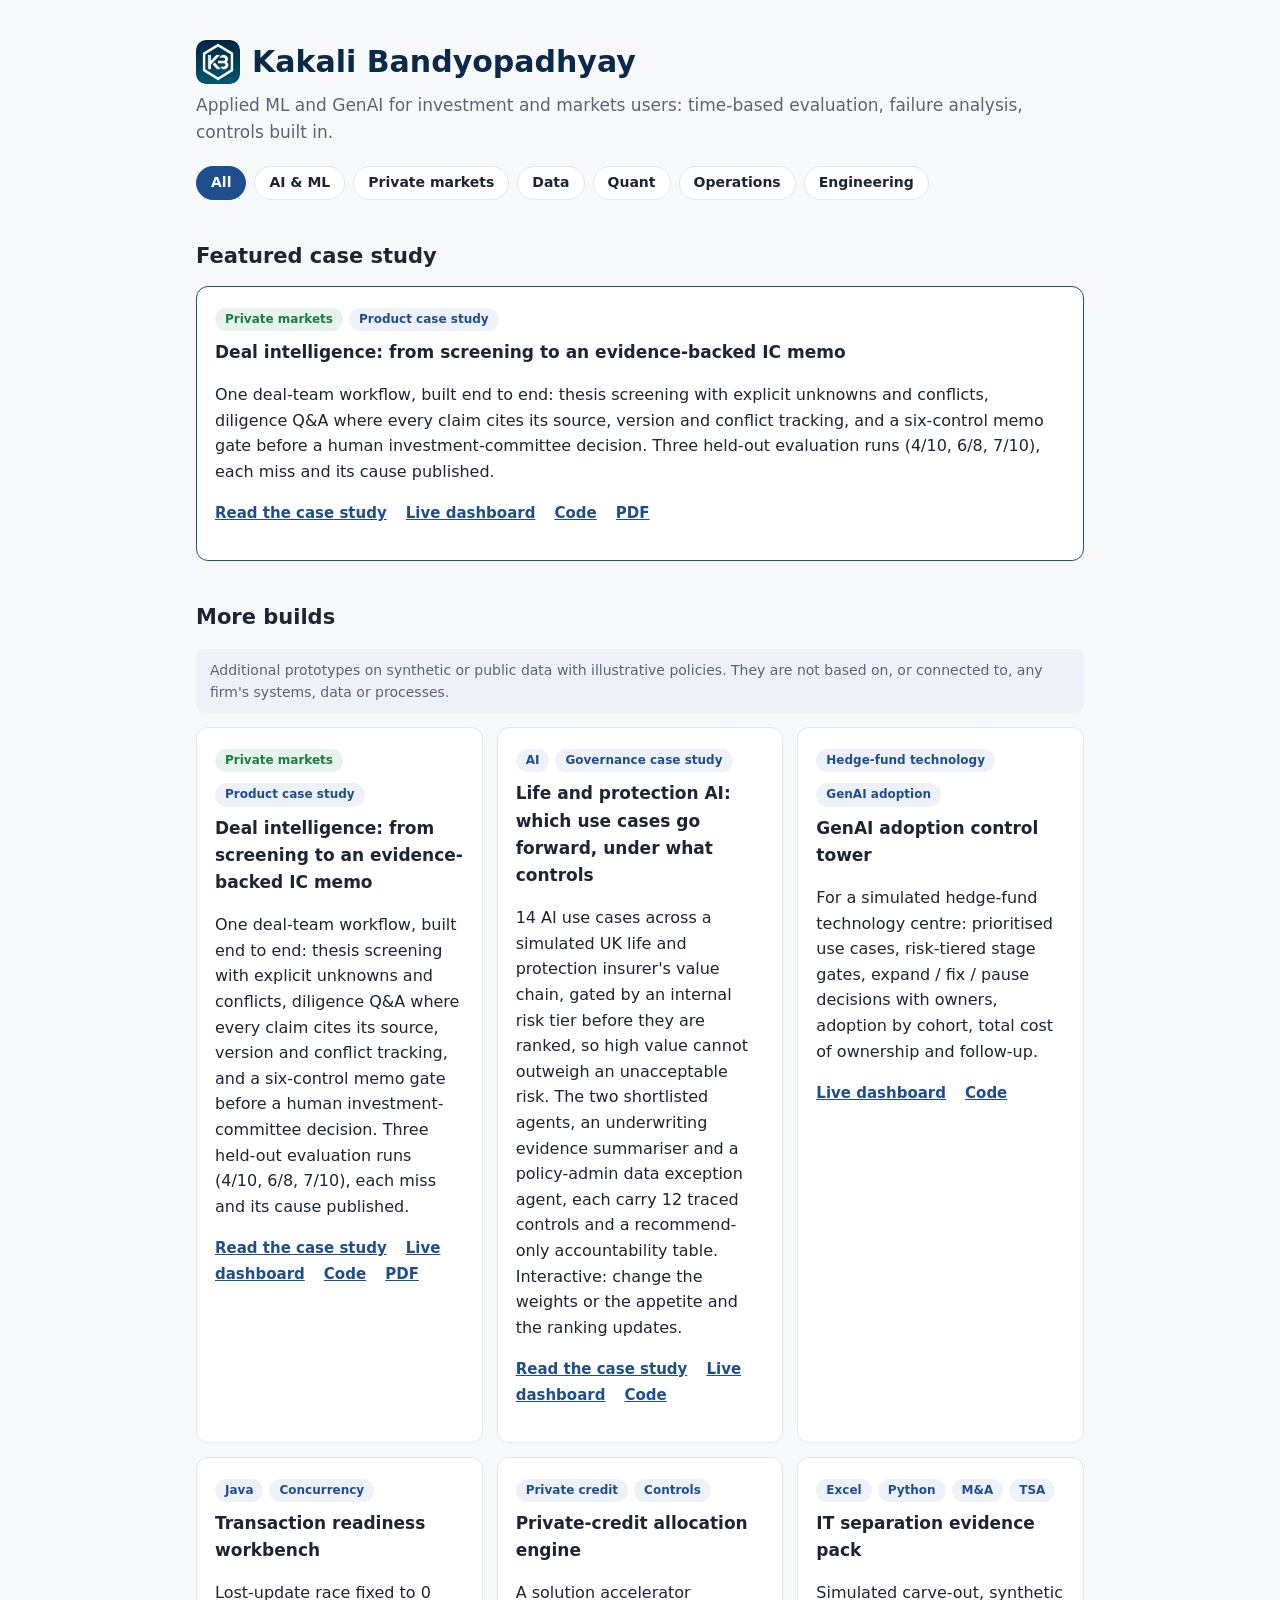
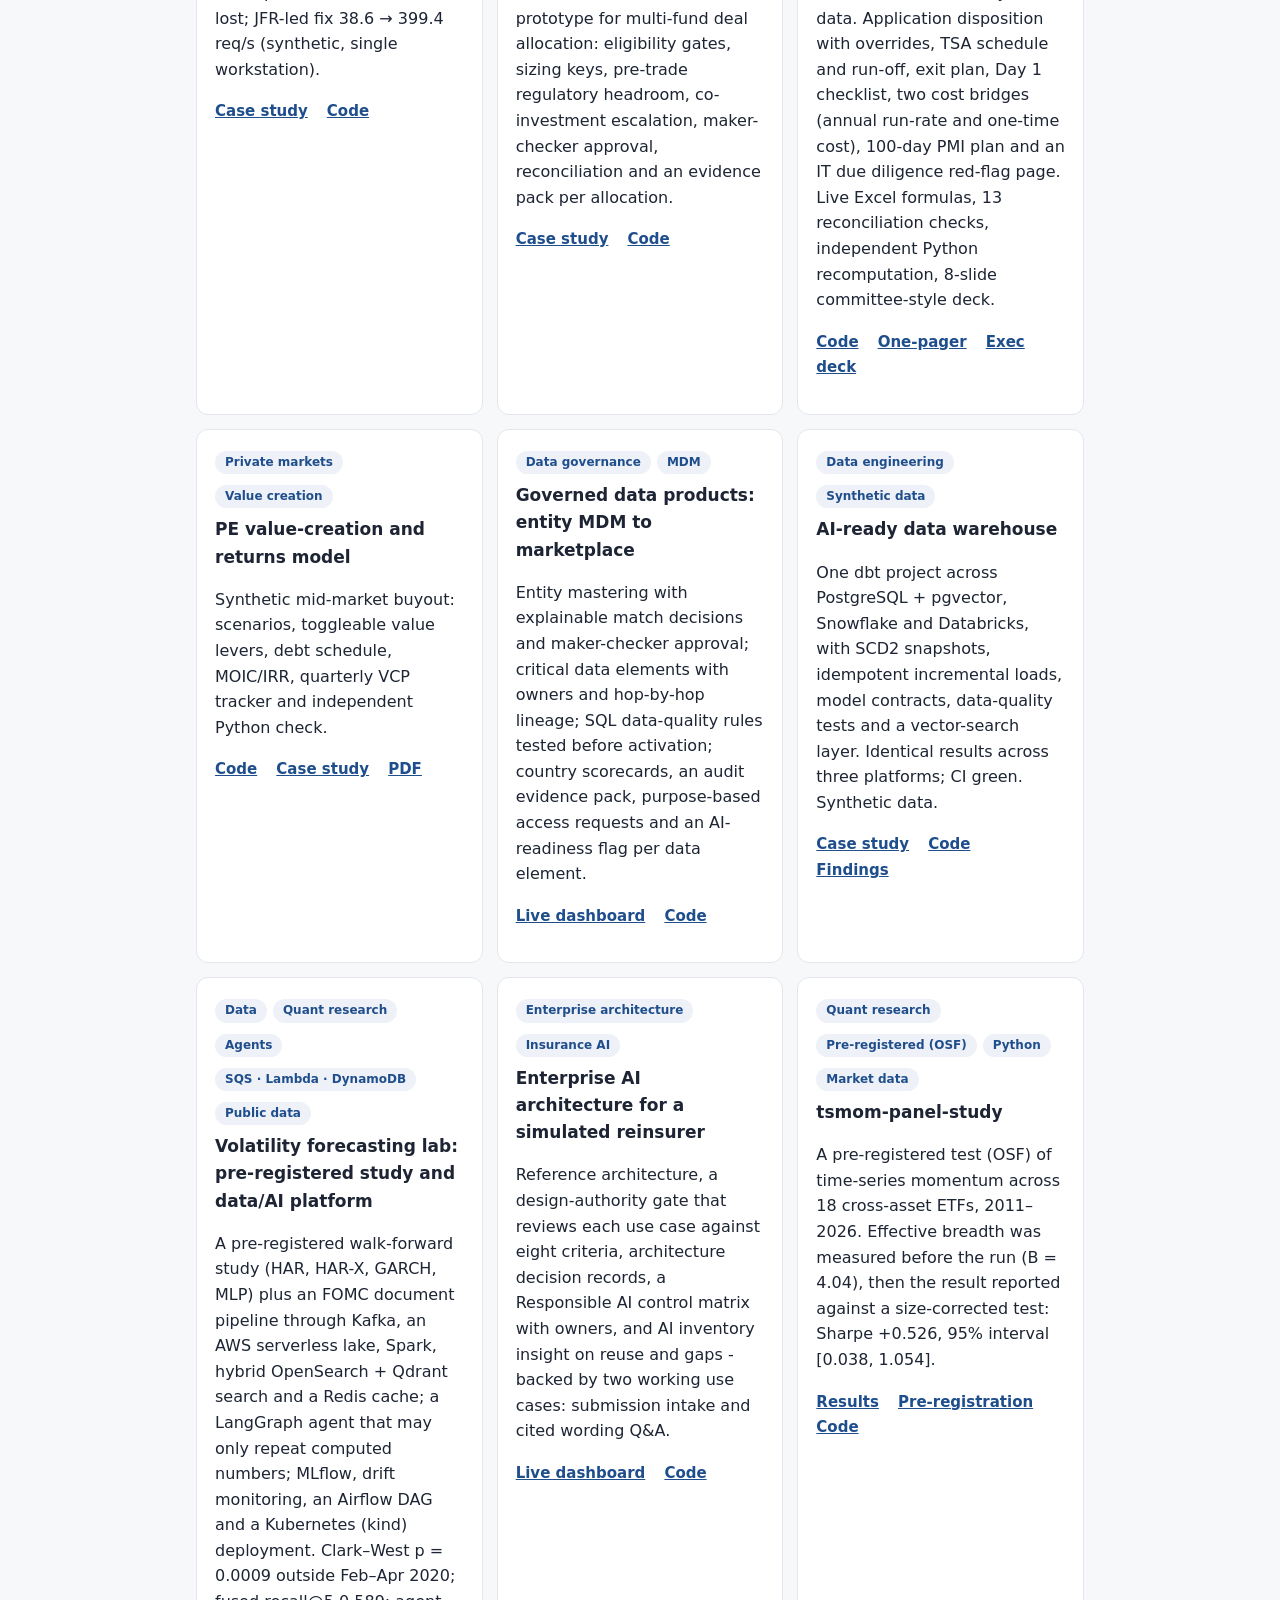
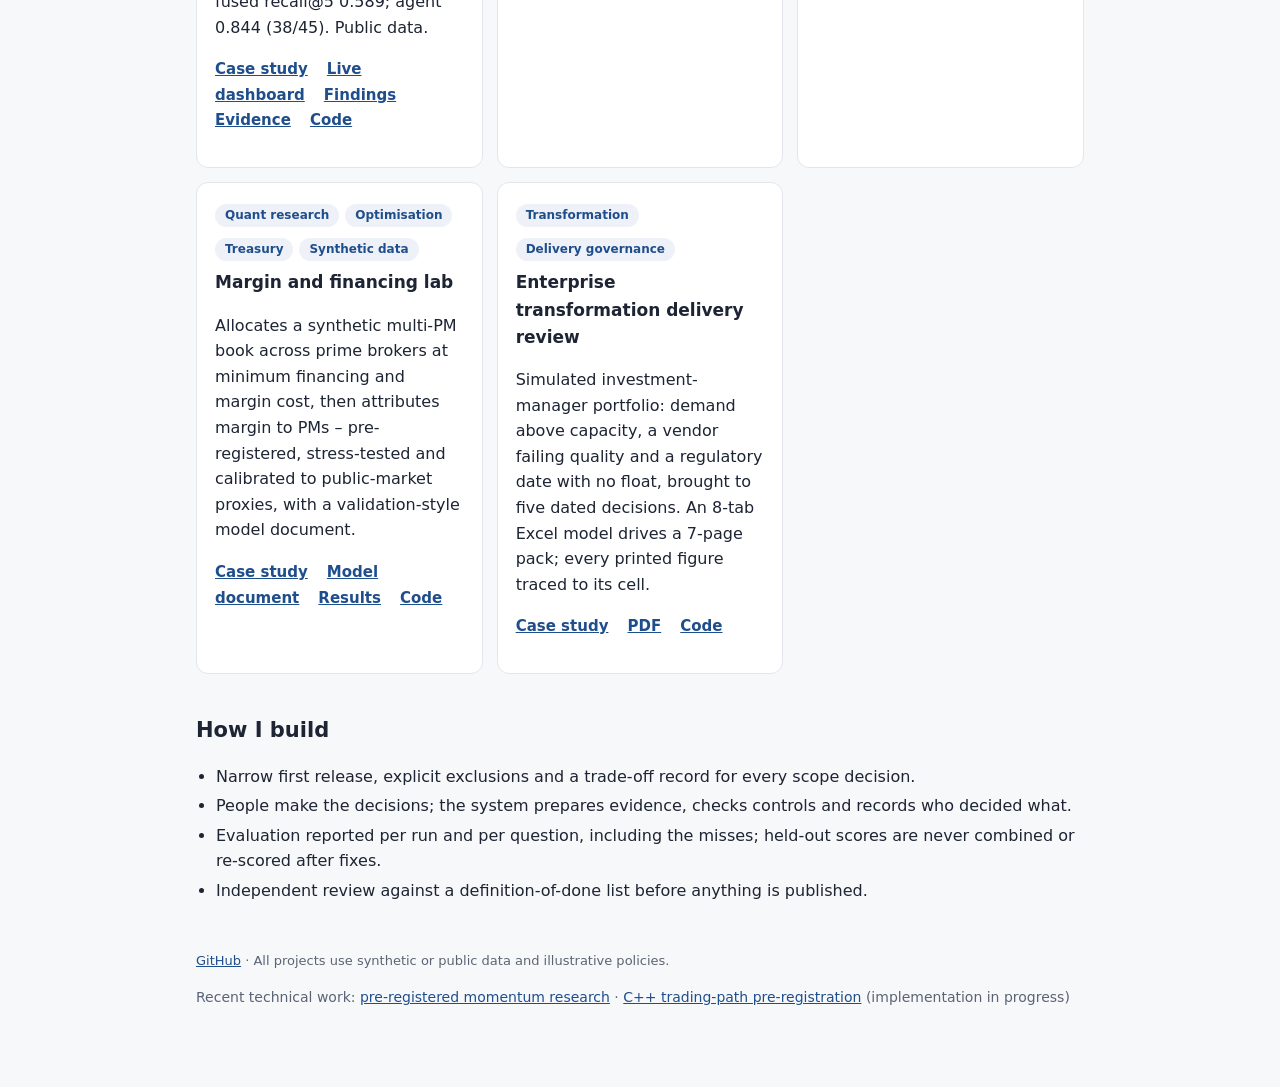
==== commit 0e81b8ba: "Hide M&A and Transformation filter chips (tracks parked; URLs still work)" ====
--- a/index.html
+++ b/index.html
@@ -56,11 +56,12 @@
   <button type="button" class="filter-chip" data-track-filter="all" aria-pressed="true">All</button>
   <button type="button" class="filter-chip" data-track-filter="ai" aria-pressed="false">AI &amp; ML</button>
   <button type="button" class="filter-chip" data-track-filter="private-markets" aria-pressed="false">Private markets</button>
-  <button type="button" class="filter-chip" data-track-filter="m-and-a" aria-pressed="false">M&amp;A</button>
+  <!-- Parked tracks: remove "hidden data-parked" to show the chip again. URLs ?track=m-and-a and ?track=transformation keep working. -->
+  <button type="button" class="filter-chip" data-track-filter="m-and-a" aria-pressed="false" hidden data-parked="true">M&amp;A</button>
   <button type="button" class="filter-chip" data-track-filter="data" aria-pressed="false">Data</button>
   <button type="button" class="filter-chip" data-track-filter="quant" aria-pressed="false">Quant</button>
   <button type="button" class="filter-chip" data-track-filter="operations" aria-pressed="false">Operations</button>
-  <button type="button" class="filter-chip" data-track-filter="transformation" aria-pressed="false">Transformation</button>
+  <button type="button" class="filter-chip" data-track-filter="transformation" aria-pressed="false" hidden data-parked="true">Transformation</button>
   <button type="button" class="filter-chip" data-track-filter="engineering" aria-pressed="false">Engineering</button>
 </div>
 
